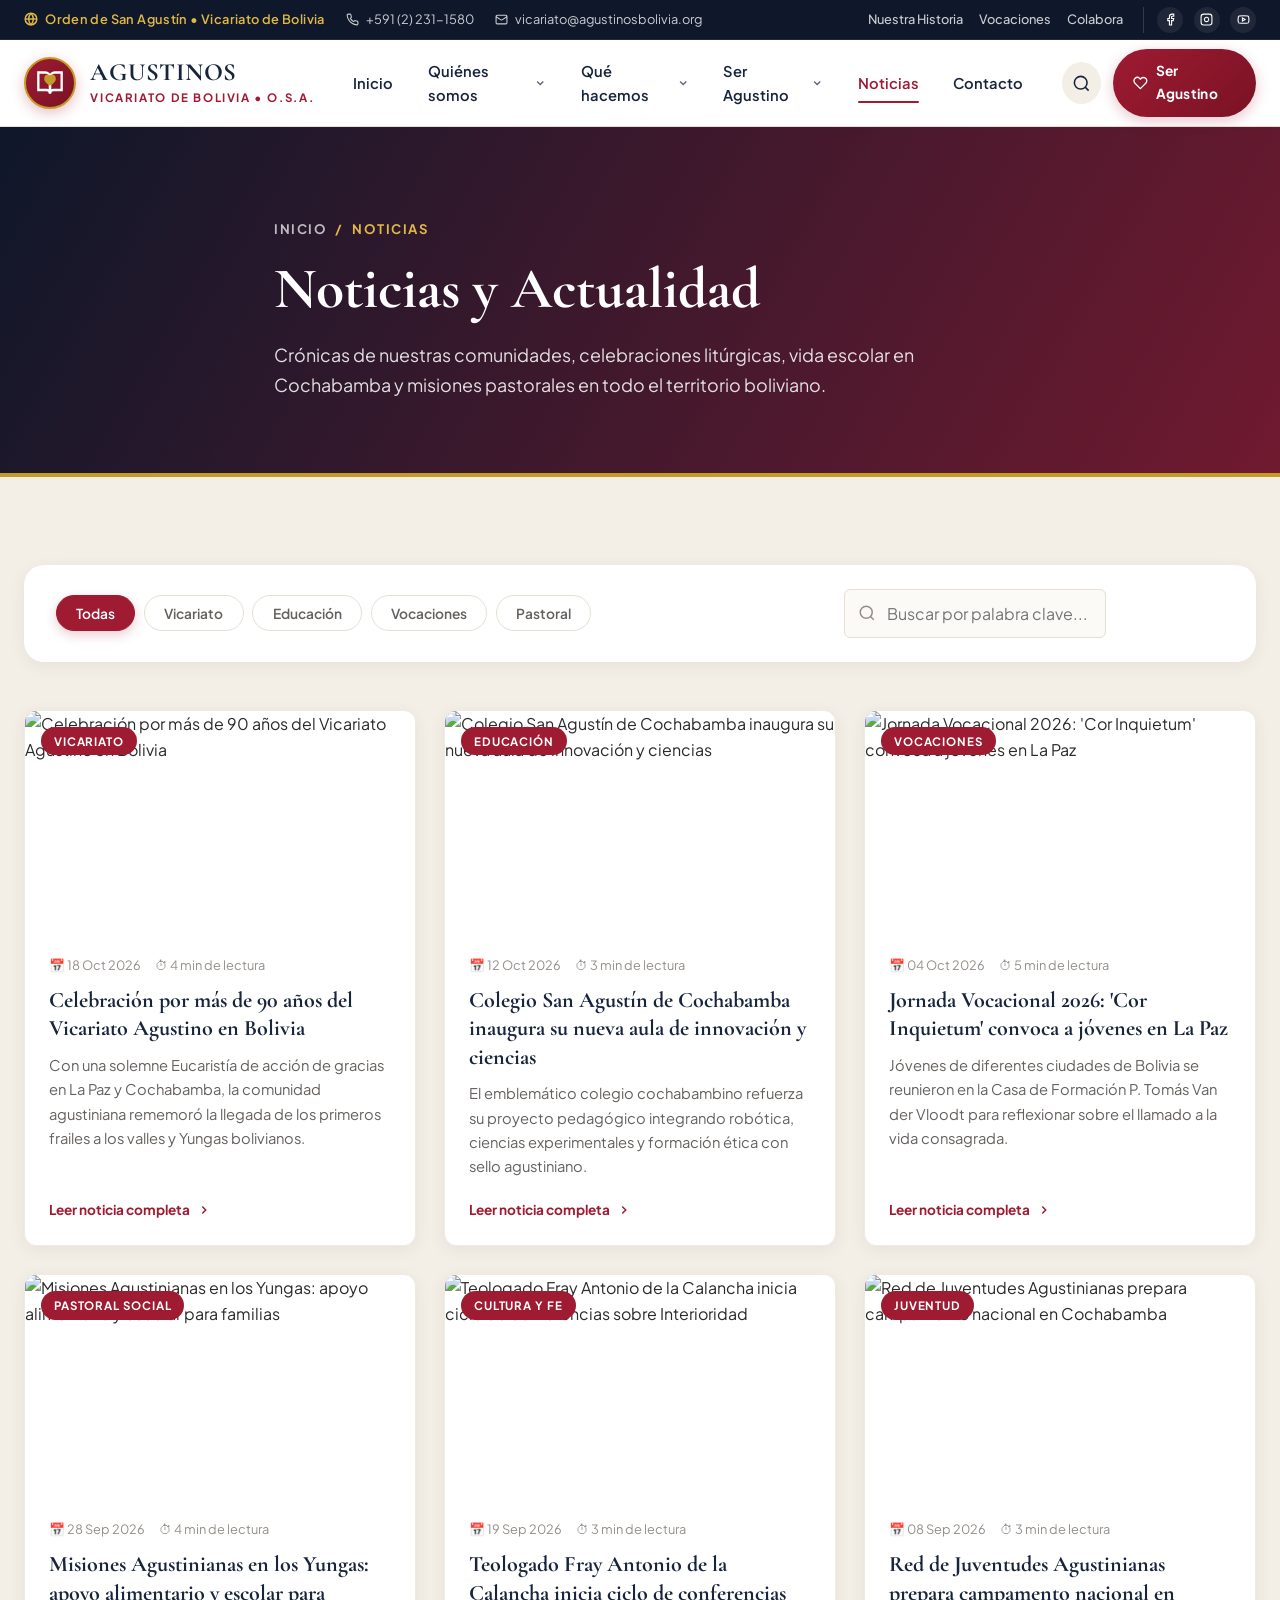
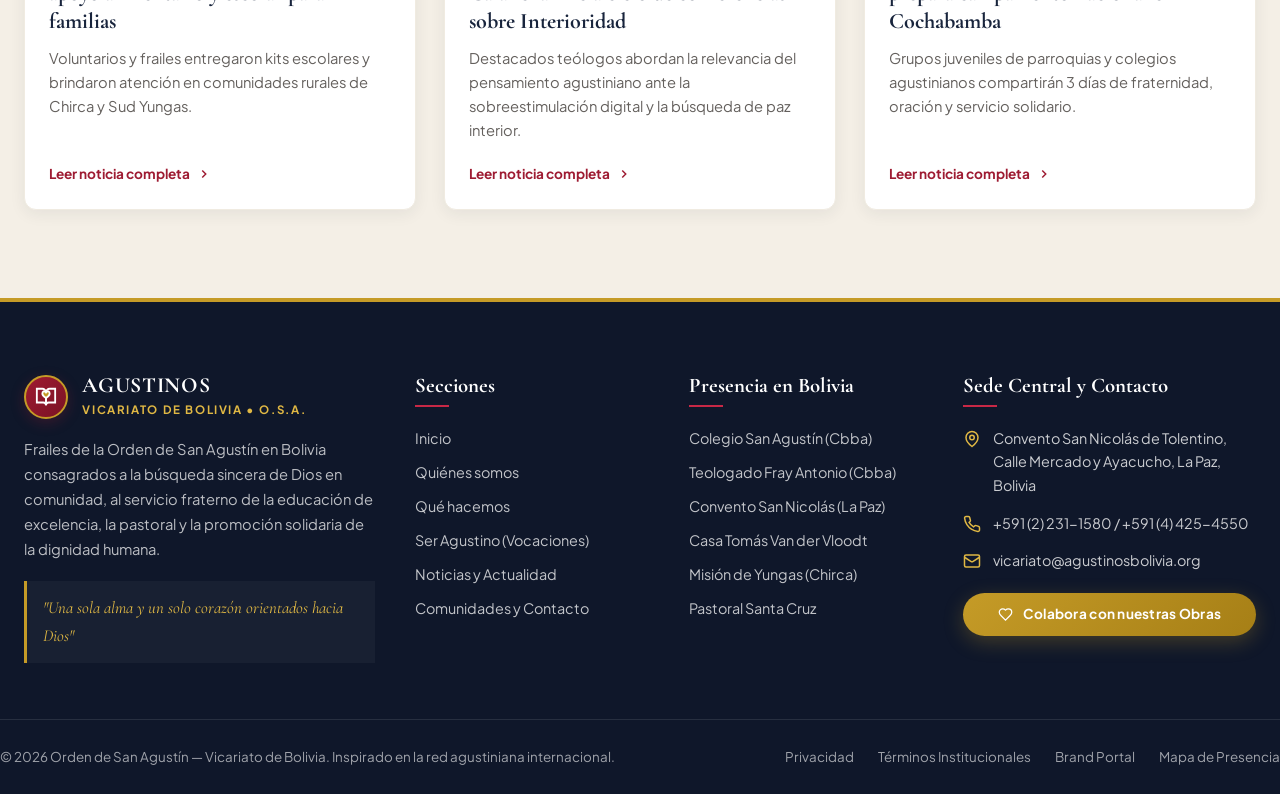
==== pages/noticias.html @ 73c73b41 "first commit" ====
<!DOCTYPE html>
<html lang="es">
<head>
  <meta charset="UTF-8">
  <meta name="viewport" content="width=device-width, initial-scale=1.0">
  <title>Noticias y Actualidad — Agustinos Bolivia | Orden de San Agustín</title>
  <meta name="description" content="Portal de noticias, comunicados institucionales y crónicas pastorales del Vicariato de Bolivia de la Orden de San Agustín.">

  <!-- Google Fonts -->
  <link rel="preconnect" href="https://fonts.googleapis.com">
  <link rel="preconnect" href="https://fonts.gstatic.com" crossorigin>
  <link href="https://fonts.googleapis.com/css2?family=Cormorant+Garamond:ital,wght@0,500;0,600;0,700;1,400;1,600&family=Plus+Jakarta+Sans:wght@400;500;600;700;800&display=swap" rel="stylesheet">

  <!-- Hojas de Estilo -->
  <link rel="stylesheet" href="../css/variables.css">
  <link rel="stylesheet" href="../css/layout.css">
  <link rel="stylesheet" href="../css/components.css">
  <link rel="stylesheet" href="../css/pages.css">
</head>
<body>

  <!-- Contenedor del Encabezado Institucional Dinámico -->
  <div id="headerPlaceholder"></div>

  <main>
    <!-- Page Hero -->
    <section class="page-hero">
      <div class="page-hero-bg" style="background-image: url('https://images.unsplash.com/photo-1544427920-c49ccfb85579?auto=format&fit=crop&w=1920&q=80');"></div>
      <div class="page-hero-overlay"></div>
      <div class="container page-hero-content">
        <div class="breadcrumb">
          <a href="../index.html" style="color: rgba(255,255,255,0.7);">Inicio</a> / <span>Noticias</span>
        </div>
        <h1 class="page-hero-title">Noticias y Actualidad</h1>
        <p class="page-hero-lead">
          Crónicas de nuestras comunidades, celebraciones litúrgicas, vida escolar en Cochabamba y misiones pastorales en todo el territorio boliviano.
        </p>
      </div>
    </section>

    <!-- Filtros y Buscador de Noticias -->
    <section class="section-padding bg-alt">
      <div class="container">
        <div style="background: var(--clr-surface); padding: 1.5rem 2rem; border-radius: var(--radius-lg); box-shadow: var(--shadow-sm); margin-bottom: 3rem; display: flex; align-items: center; justify-content: space-between; gap: 1.5rem; flex-wrap: wrap;" class="reveal">
          <div class="filter-tabs" id="pageNewsFilterTabs" style="margin-bottom: 0;">
            <button class="filter-tab active" data-filter="all">Todas</button>
            <button class="filter-tab" data-filter="vicariato">Vicariato</button>
            <button class="filter-tab" data-filter="educacion">Educación</button>
            <button class="filter-tab" data-filter="vocaciones">Vocaciones</button>
            <button class="filter-tab" data-filter="pastoral">Pastoral</button>
          </div>

          <div style="position: relative; min-width: 280px; flex: 1; max-width: 380px;">
            <input type="text" id="newsLiveSearch" placeholder="Buscar por palabra clave..." class="form-control" style="padding-left: 2.6rem;">
            <svg width="18" height="18" viewBox="0 0 24 24" fill="none" stroke="currentColor" stroke-width="2" style="position: absolute; left: 0.9rem; top: 50%; transform: translateY(-50%); color: var(--clr-text-light);">
              <circle cx="11" cy="11" r="8"/><line x1="21" x2="16.65" y1="21" y2="16.65"/>
            </svg>
          </div>
        </div>

        <!-- Grid de Noticias -->
        <div class="news-grid" id="allNewsGrid">
          <!-- Inyectado dinámicamente -->
        </div>

        <!-- Mensaje de no resultados -->
        <div id="noNewsFound" style="display: none; padding: 4rem 1.5rem; text-align: center; color: var(--clr-text-muted);">
          <h3 style="font-size: 1.6rem; color: var(--clr-navy); margin-bottom: 0.5rem;">No se encontraron noticias</h3>
          <p>Intenta con otros términos o selecciona una categoría diferente.</p>
        </div>
      </div>
    </section>
  </main>

  <!-- Contenedor del Pie de Página y Modales Dinámicos -->
  <div id="footerPlaceholder"></div>
  <div id="modalsPlaceholder"></div>

  <!-- Scripts Modulares -->
  <script src="../js/data.js"></script>
  <script src="../js/components.js"></script>
  <script src="../js/main.js"></script>
  <script>
    document.getElementById('headerPlaceholder').innerHTML = renderInstitutionalHeader('noticias', '../');
    document.getElementById('footerPlaceholder').innerHTML = renderInstitutionalFooter('../');
    document.getElementById('modalsPlaceholder').innerHTML = renderModalsAndOverlays();

    let activeFilter = 'all';
    let searchQuery = '';

    function renderArticles() {
      const container = document.getElementById('allNewsGrid');
      const noFound = document.getElementById('noNewsFound');
      if (!container || typeof AGUSTINOS_DATA === 'undefined') return;

      const items = AGUSTINOS_DATA.news.filter(n => {
        const matchesCategory = (activeFilter === 'all') || (n.category === activeFilter);
        const matchesQuery = (!searchQuery) || 
          (n.title.toLowerCase().includes(searchQuery)) || 
          (n.excerpt.toLowerCase().includes(searchQuery));
        return matchesCategory && matchesQuery;
      });

      if (items.length === 0) {
        container.innerHTML = '';
        noFound.style.display = 'block';
      } else {
        noFound.style.display = 'none';
        container.innerHTML = items.map(item => `
          <article class="news-card reveal" onclick="openNewsModal(${item.id})" style="cursor: pointer;">
            <div class="news-thumb">
              <img src="${item.thumb}" alt="${escapeHtml(item.title)}" loading="lazy">
              <span class="news-badge">${escapeHtml(item.categoryLabel)}</span>
            </div>
            <div class="news-body">
              <div class="news-meta">
                <span>📅 ${escapeHtml(item.date)}</span>
                <span>⏱ ${escapeHtml(item.readTime)}</span>
              </div>
              <h3 class="news-title">${escapeHtml(item.title)}</h3>
              <p class="news-excerpt">${escapeHtml(item.excerpt)}</p>
              <span class="news-read-more">
                Leer noticia completa
                <svg width="14" height="14" viewBox="0 0 24 24" fill="none" stroke="currentColor" stroke-width="2.5"><polyline points="9 18 15 12 9 6"/></svg>
              </span>
            </div>
          </article>
        `).join('');
      }

      initScrollReveal();
    }

    renderArticles();

    // Filtros de categoría
    document.querySelectorAll('#pageNewsFilterTabs .filter-tab').forEach(btn => {
      btn.addEventListener('click', () => {
        document.querySelectorAll('#pageNewsFilterTabs .filter-tab').forEach(b => b.classList.remove('active'));
        btn.classList.add('active');
        activeFilter = btn.dataset.filter;
        renderArticles();
      });
    });

    // Búsqueda en vivo
    const searchInput = document.getElementById('newsLiveSearch');
    if (searchInput) {
      searchInput.addEventListener('input', (e) => {
        searchQuery = e.target.value.trim().toLowerCase();
        renderArticles();
      });
    }
  </script>
</body>
</html>
---- css/variables.css ----
:root {
  /* Paleta Institucional Agustiniana (inspirada en agustinos.es con identidad para Bolivia) */
  --clr-primary: #9e1b32;          /* Rojo carmesí agustiniano (Corazón ardiente) */
  --clr-primary-dark: #7a1224;     /* Granate profundo */
  --clr-primary-light: #c82846;    /* Carmesí vibrante */
  --clr-primary-soft: rgba(158, 27, 50, 0.08);

  --clr-gold: #c59b27;             /* Dorado litúrgico e institucional */
  --clr-gold-light: #e0b844;
  --clr-gold-soft: rgba(197, 155, 39, 0.14);

  --clr-navy: #18243c;             /* Azul profundo institucional (Interioridad y estudio) */
  --clr-navy-light: #253659;
  --clr-navy-dark: #0f172a;

  --clr-bg: #fcfaf7;               /* Fondo cálido crema suave */
  --clr-bg-alt: #f4efe6;           /* Fondo secundario piedra/pergamino */
  --clr-surface: #ffffff;          /* Superficie de tarjetas */

  --clr-text: #2c2a29;             /* Texto principal oscuro cálido */
  --clr-text-muted: #64605d;       /* Texto secundario */
  --clr-text-light: #948f8a;       /* Texto auxiliar */
  --clr-white: #ffffff;

  --clr-border: #e6dfd5;
  --clr-border-light: #f0ebe1;

  --clr-success: #1f7a4c;
  --clr-info: #1d5b8c;

  /* Tipografía */
  --font-serif: 'Cormorant Garamond', Georgia, 'Times New Roman', serif;
  --font-sans: 'Plus Jakarta Sans', -apple-system, BlinkMacSystemFont, 'Segoe UI', Roboto, sans-serif;

  /* Espaciados y Contenedores */
  --container-max: 1280px;
  --container-narrow: 960px;
  --header-height: 86px;
  --topbar-height: 40px;

  /* Bordes y Sombras */
  --radius-sm: 6px;
  --radius-md: 12px;
  --radius-lg: 20px;
  --radius-xl: 28px;
  --radius-full: 9999px;

  --shadow-xs: 0 2px 6px rgba(24, 36, 60, 0.04);
  --shadow-sm: 0 4px 16px rgba(24, 36, 60, 0.07);
  --shadow-md: 0 12px 32px rgba(24, 36, 60, 0.10);
  --shadow-lg: 0 20px 48px rgba(24, 36, 60, 0.16);
  --shadow-primary: 0 10px 26px rgba(158, 27, 50, 0.25);

  /* Transiciones */
  --transition-fast: 0.2s cubic-bezier(0.4, 0, 0.2, 1);
  --transition-base: 0.35s cubic-bezier(0.4, 0, 0.2, 1);
  --transition-slow: 0.6s cubic-bezier(0.22, 1, 0.36, 1);
}

/* Reset y Base */
*,
*::before,
*::after {
  box-sizing: border-box;
  margin: 0;
  padding: 0;
}

html {
  scroll-behavior: smooth;
  font-size: 16px;
}

body {
  font-family: var(--font-sans);
  color: var(--clr-text);
  background-color: var(--clr-bg);
  line-height: 1.65;
  overflow-x: hidden;
  -webkit-font-smoothing: antialiased;
}

h1, h2, h3, h4, .serif-heading {
  font-family: var(--font-serif);
  font-weight: 700;
  line-height: 1.18;
  color: var(--clr-navy);
}

a {
  color: inherit;
  text-decoration: none;
  transition: color var(--transition-fast);
}

img {
  max-width: 100%;
  height: auto;
  display: block;
}

ul {
  list-style: none;
}

button, input, select, textarea {
  font-family: inherit;
  font-size: inherit;
  border: none;
  outline: none;
  background: none;
}

button {
  cursor: pointer;
}

.container {
  width: 100%;
  max-width: var(--container-max);
  margin: 0 auto;
  padding: 0 1.5rem;
}

.container-narrow {
  width: 100%;
  max-width: var(--container-narrow);
  margin: 0 auto;
  padding: 0 1.5rem;
}

.section-padding {
  padding: 5.5rem 0;
}

.section-padding-sm {
  padding: 3.5rem 0;
}

.bg-alt {
  background-color: var(--clr-bg-alt);
}

.bg-navy {
  background-color: var(--clr-navy);
  color: var(--clr-white);
}

.bg-primary {
  background-color: var(--clr-primary);
  color: var(--clr-white);
}

/* Encabezados de Sección al estilo agustinos.es */
.section-header {
  margin-bottom: 3.25rem;
}

.section-header.center {
  text-align: center;
  max-width: 720px;
  margin-left: auto;
  margin-right: auto;
}

.section-eyebrow {
  display: inline-flex;
  align-items: center;
  gap: 0.6rem;
  font-size: 0.8rem;
  font-weight: 700;
  text-transform: uppercase;
  letter-spacing: 0.16em;
  color: var(--clr-primary);
  margin-bottom: 0.75rem;
}

.section-eyebrow::before {
  content: "";
  display: inline-block;
  width: 28px;
  height: 2px;
  background-color: var(--clr-gold);
}

.section-header.center .section-eyebrow::after {
  content: "";
  display: inline-block;
  width: 28px;
  height: 2px;
  background-color: var(--clr-gold);
}

.section-title {
  font-size: clamp(2.1rem, 3.8vw, 3.1rem);
  color: var(--clr-navy);
  margin-bottom: 1rem;
  letter-spacing: -0.01em;
}

.section-subtitle {
  font-size: 1.08rem;
  color: var(--clr-text-muted);
  line-height: 1.7;
}

/* Animaciones Reveal */
.reveal {
  opacity: 0;
  transform: translateY(24px);
  transition: opacity 0.65s ease, transform 0.65s ease;
}

.reveal.visible {
  opacity: 1;
  transform: translateY(0);
}
---- css/layout.css ----
/* ==========================================================================
   TOPBAR INSTITUCIONAL (Estilo Agustinos)
   ========================================================================== */
.topbar {
  background-color: var(--clr-navy-dark);
  color: rgba(255, 255, 255, 0.82);
  font-size: 0.8rem;
  min-height: var(--topbar-height);
  display: flex;
  align-items: center;
  border-bottom: 1px solid rgba(255, 255, 255, 0.08);
  position: relative;
  z-index: 1002;
}

.topbar-inner {
  display: flex;
  align-items: center;
  justify-content: space-between;
  gap: 1rem;
}

.topbar-left {
  display: flex;
  align-items: center;
  gap: 1.35rem;
  flex-wrap: wrap;
}

.topbar-badge {
  display: inline-flex;
  align-items: center;
  gap: 0.45rem;
  color: var(--clr-gold-light);
  font-weight: 600;
  letter-spacing: 0.03em;
}

.topbar-info {
  display: inline-flex;
  align-items: center;
  gap: 0.4rem;
  color: rgba(255, 255, 255, 0.78);
}

.topbar-info:hover {
  color: var(--clr-white);
}

.topbar-right {
  display: flex;
  align-items: center;
  gap: 1.25rem;
}

.topbar-links {
  display: flex;
  align-items: center;
  gap: 1rem;
}

.topbar-links a {
  color: rgba(255, 255, 255, 0.78);
  font-weight: 500;
  transition: color var(--transition-fast);
}

.topbar-links a:hover {
  color: var(--clr-gold-light);
}

.topbar-socials {
  display: flex;
  align-items: center;
  gap: 0.65rem;
  padding-left: 0.85rem;
  border-left: 1px solid rgba(255, 255, 255, 0.15);
}

.topbar-socials a {
  width: 26px;
  height: 26px;
  border-radius: 50%;
  display: inline-flex;
  align-items: center;
  justify-content: center;
  background: rgba(255, 255, 255, 0.07);
  color: var(--clr-white);
  transition: all var(--transition-fast);
}

.topbar-socials a:hover {
  background: var(--clr-primary);
  transform: translateY(-1px);
}

/* ==========================================================================
   HEADER Y NAVEGACIÓN PRINCIPAL CON MEGA-MENÚ (Inspirado en agustinos.es)
   ========================================================================== */
.site-header {
  position: sticky;
  top: 0;
  z-index: 1000;
  background-color: rgba(255, 255, 255, 0.97);
  backdrop-filter: blur(12px);
  border-bottom: 1px solid var(--clr-border);
  transition: box-shadow var(--transition-base), height var(--transition-base);
}

.site-header.scrolled {
  box-shadow: var(--shadow-md);
}

.header-inner {
  display: flex;
  align-items: center;
  justify-content: space-between;
  min-height: var(--header-height);
  gap: 1.5rem;
}

/* Brand / Logo */
.brand-logo {
  display: flex;
  align-items: center;
  gap: 0.9rem;
  text-decoration: none;
  flex-shrink: 0;
}

.brand-crest {
  width: 52px;
  height: 52px;
  border-radius: 50%;
  background: linear-gradient(135deg, var(--clr-primary), var(--clr-primary-dark));
  display: flex;
  align-items: center;
  justify-content: center;
  box-shadow: 0 4px 14px rgba(158, 27, 50, 0.28);
  border: 2px solid var(--clr-gold);
  flex-shrink: 0;
  transition: transform var(--transition-base);
}

.brand-logo:hover .brand-crest {
  transform: scale(1.05);
}

.brand-text {
  display: flex;
  flex-direction: column;
}

.brand-title {
  font-family: var(--font-serif);
  font-size: 1.55rem;
  font-weight: 700;
  letter-spacing: 0.03em;
  color: var(--clr-navy);
  line-height: 1.05;
  text-transform: uppercase;
}

.brand-subtitle {
  font-size: 0.72rem;
  font-weight: 700;
  text-transform: uppercase;
  letter-spacing: 0.14em;
  color: var(--clr-primary);
  margin-top: 0.2rem;
}

/* Menú Principal */
.main-nav {
  display: flex;
  align-items: center;
  gap: 0.25rem;
}

.nav-item {
  position: relative;
}

.nav-link {
  display: inline-flex;
  align-items: center;
  gap: 0.35rem;
  padding: 0.75rem 0.95rem;
  font-size: 0.92rem;
  font-weight: 600;
  color: var(--clr-navy);
  border-radius: var(--radius-sm);
  transition: all var(--transition-fast);
  position: relative;
}

.nav-link svg {
  width: 14px;
  height: 14px;
  transition: transform var(--transition-fast);
  opacity: 0.7;
}

.nav-item:hover .nav-link,
.nav-link.active {
  color: var(--clr-primary);
}

.nav-link.active::after {
  content: "";
  position: absolute;
  bottom: 4px;
  left: 0.95rem;
  right: 0.95rem;
  height: 2.5px;
  background-color: var(--clr-primary);
  border-radius: 2px;
}

.nav-item:hover .nav-link svg {
  transform: rotate(180deg);
  opacity: 1;
}

/* Dropdown / Mega-Menu */
.dropdown-menu {
  position: absolute;
  top: calc(100% + 4px);
  left: 0;
  min-width: 260px;
  background: var(--clr-surface);
  border-radius: var(--radius-md);
  box-shadow: var(--shadow-lg);
  border: 1px solid var(--clr-border);
  border-top: 3px solid var(--clr-primary);
  padding: 0.85rem;
  opacity: 0;
  visibility: hidden;
  transform: translateY(10px);
  transition: all var(--transition-fast);
  z-index: 1010;
}

.dropdown-menu.mega-menu {
  min-width: 580px;
  left: -120px;
  display: grid;
  grid-template-columns: repeat(2, 1fr);
  gap: 1.25rem;
  padding: 1.4rem;
}

.nav-item:hover .dropdown-menu {
  opacity: 1;
  visibility: visible;
  transform: translateY(0);
}

.mega-col-title {
  font-size: 0.75rem;
  font-weight: 800;
  text-transform: uppercase;
  letter-spacing: 0.12em;
  color: var(--clr-primary);
  margin-bottom: 0.65rem;
  padding-bottom: 0.4rem;
  border-bottom: 1px solid var(--clr-border-light);
}

.dropdown-list {
  display: flex;
  flex-direction: column;
  gap: 0.2rem;
}

.dropdown-link {
  display: flex;
  align-items: center;
  gap: 0.65rem;
  padding: 0.55rem 0.7rem;
  border-radius: var(--radius-sm);
  font-size: 0.88rem;
  font-weight: 500;
  color: var(--clr-text);
  transition: all var(--transition-fast);
}

.dropdown-link:hover {
  background-color: var(--clr-primary-soft);
  color: var(--clr-primary);
  transform: translateX(3px);
}

.dropdown-link .link-dot {
  width: 6px;
  height: 6px;
  border-radius: 50%;
  background-color: var(--clr-gold);
  flex-shrink: 0;
}

/* Acciones derechas del Header */
.header-actions {
  display: flex;
  align-items: center;
  gap: 0.75rem;
}

.search-trigger {
  width: 42px;
  height: 42px;
  border-radius: 50%;
  display: inline-flex;
  align-items: center;
  justify-content: center;
  color: var(--clr-navy);
  background-color: var(--clr-bg-alt);
  transition: all var(--transition-fast);
}

.search-trigger:hover {
  background-color: var(--clr-primary);
  color: var(--clr-white);
}

.btn-header-cta {
  display: inline-flex;
  align-items: center;
  gap: 0.5rem;
  padding: 0.68rem 1.25rem;
  border-radius: var(--radius-full);
  background: linear-gradient(135deg, var(--clr-primary), var(--clr-primary-dark));
  color: var(--clr-white);
  font-size: 0.86rem;
  font-weight: 700;
  letter-spacing: 0.02em;
  box-shadow: 0 4px 14px rgba(158, 27, 50, 0.25);
  transition: all var(--transition-fast);
}

.btn-header-cta:hover {
  transform: translateY(-2px);
  box-shadow: var(--shadow-primary);
  color: var(--clr-white);
}

.mobile-menu-toggle {
  display: none;
  width: 42px;
  height: 42px;
  border-radius: var(--radius-sm);
  align-items: center;
  justify-content: center;
  color: var(--clr-navy);
  background: var(--clr-bg-alt);
}

/* ==========================================================================
   BUSCADOR GLOBAL MODAL (Estilo agustinos.es)
   ========================================================================== */
.search-overlay {
  position: fixed;
  inset: 0;
  background: rgba(15, 23, 42, 0.82);
  backdrop-filter: blur(8px);
  z-index: 2000;
  display: flex;
  align-items: flex-start;
  justify-content: center;
  padding: 6rem 1.5rem 2rem;
  opacity: 0;
  visibility: hidden;
  transition: all var(--transition-base);
}

.search-overlay.open {
  opacity: 1;
  visibility: visible;
}

.search-modal {
  width: 100%;
  max-width: 720px;
  background: var(--clr-surface);
  border-radius: var(--radius-lg);
  box-shadow: var(--shadow-lg);
  overflow: hidden;
  transform: translateY(-20px);
  transition: transform var(--transition-base);
}

.search-overlay.open .search-modal {
  transform: translateY(0);
}

.search-modal-header {
  display: flex;
  align-items: center;
  gap: 0.85rem;
  padding: 1.25rem 1.5rem;
  border-bottom: 1px solid var(--clr-border);
}

.search-modal-header input {
  flex: 1;
  font-size: 1.12rem;
  color: var(--clr-navy);
  font-weight: 500;
}

.search-close-btn {
  width: 36px;
  height: 36px;
  border-radius: 50%;
  background: var(--clr-bg-alt);
  color: var(--clr-text-muted);
  display: inline-flex;
  align-items: center;
  justify-content: center;
  transition: all var(--transition-fast);
}

.search-close-btn:hover {
  background: var(--clr-primary);
  color: var(--clr-white);
}

.search-modal-body {
  padding: 1.25rem 1.5rem;
  max-height: 420px;
  overflow-y: auto;
}

.search-result-item {
  display: flex;
  align-items: flex-start;
  justify-content: space-between;
  gap: 1rem;
  padding: 0.9rem 1rem;
  border-radius: var(--radius-sm);
  border-bottom: 1px solid var(--clr-border-light);
  transition: background var(--transition-fast);
}

.search-result-item:hover {
  background: var(--clr-primary-soft);
}

.search-result-tag {
  font-size: 0.7rem;
  font-weight: 700;
  text-transform: uppercase;
  letter-spacing: 0.08em;
  padding: 0.2rem 0.55rem;
  border-radius: var(--radius-full);
  background: var(--clr-gold-soft);
  color: var(--clr-navy);
  white-space: nowrap;
}

/* ==========================================================================
   FOOTER INSTITUCIONAL
   ========================================================================== */
.site-footer {
  background-color: var(--clr-navy-dark);
  color: rgba(255, 255, 255, 0.8);
  padding-top: 4.5rem;
  position: relative;
  border-top: 4px solid var(--clr-gold);
}

.footer-grid {
  display: grid;
  grid-template-columns: 1.5fr 1fr 1fr 1.25fr;
  gap: 2.5rem;
  padding-bottom: 3.5rem;
  border-bottom: 1px solid rgba(255, 255, 255, 0.1);
}

.footer-brand-desc {
  margin-top: 1.1rem;
  font-size: 0.92rem;
  color: rgba(255, 255, 255, 0.72);
  line-height: 1.7;
}

.footer-motto {
  margin-top: 1.2rem;
  padding: 0.85rem 1rem;
  border-left: 3px solid var(--clr-gold);
  background: rgba(255, 255, 255, 0.04);
  font-family: var(--font-serif);
  font-style: italic;
  font-size: 1.05rem;
  color: var(--clr-gold-light);
}

.footer-col-title {
  font-family: var(--font-serif);
  font-size: 1.3rem;
  color: var(--clr-white);
  margin-bottom: 1.25rem;
  position: relative;
  padding-bottom: 0.5rem;
}

.footer-col-title::after {
  content: "";
  position: absolute;
  bottom: 0;
  left: 0;
  width: 34px;
  height: 2px;
  background-color: var(--clr-primary-light);
}

.footer-links {
  display: flex;
  flex-direction: column;
  gap: 0.65rem;
}

.footer-links a {
  font-size: 0.9rem;
  color: rgba(255, 255, 255, 0.75);
  display: inline-flex;
  align-items: center;
  gap: 0.45rem;
  transition: all var(--transition-fast);
}

.footer-links a:hover {
  color: var(--clr-gold-light);
  transform: translateX(4px);
}

.footer-contact-list {
  display: flex;
  flex-direction: column;
  gap: 0.85rem;
  font-size: 0.9rem;
}

.footer-contact-item {
  display: flex;
  align-items: flex-start;
  gap: 0.7rem;
  color: rgba(255, 255, 255, 0.78);
}

.footer-contact-item svg {
  color: var(--clr-gold-light);
  flex-shrink: 0;
  margin-top: 3px;
}

.footer-bottom {
  padding: 1.6rem 0;
  display: flex;
  align-items: center;
  justify-content: space-between;
  flex-wrap: wrap;
  gap: 1rem;
  font-size: 0.84rem;
  color: rgba(255, 255, 255, 0.6);
}

.footer-bottom-links {
  display: flex;
  gap: 1.5rem;
}

.footer-bottom-links a:hover {
  color: var(--clr-white);
}

/* ==========================================================================
   RESPONSIVE NAVIGATION
   ========================================================================== */
@media (max-width: 1080px) {
  .topbar-info.hide-tablet {
    display: none;
  }

  .mobile-menu-toggle {
    display: inline-flex;
  }

  .main-nav {
    position: fixed;
    top: calc(var(--topbar-height) + var(--header-height));
    left: 0;
    right: 0;
    background: var(--clr-surface);
    flex-direction: column;
    align-items: stretch;
    padding: 1.25rem;
    box-shadow: var(--shadow-lg);
    border-bottom: 2px solid var(--clr-primary);
    max-height: calc(100vh - 120px);
    overflow-y: auto;
    opacity: 0;
    visibility: hidden;
    transform: translateY(-12px);
    transition: all var(--transition-base);
  }

  .main-nav.mobile-open {
    opacity: 1;
    visibility: visible;
    transform: translateY(0);
  }

  .dropdown-menu,
  .dropdown-menu.mega-menu {
    position: static;
    min-width: 100%;
    box-shadow: none;
    border: none;
    border-left: 2px solid var(--clr-gold);
    background: var(--clr-bg);
    margin: 0.25rem 0 0.75rem 0.75rem;
    padding: 0.75rem;
    opacity: 1;
    visibility: visible;
    transform: none;
    display: none;
  }

  .nav-item.open .dropdown-menu {
    display: block;
  }

  .footer-grid {
    grid-template-columns: repeat(2, 1fr);
  }
}

@media (max-width: 680px) {
  .topbar-left {
    gap: 0.65rem;
  }
  .topbar-links {
    display: none;
  }
  .btn-header-cta span {
    display: none;
  }
  .footer-grid {
    grid-template-columns: 1fr;
  }
}
---- css/components.css ----
/* ==========================================================================
   BOTONES Y ELEMENTOS INTERACTIVOS
   ========================================================================== */
.btn {
  display: inline-flex;
  align-items: center;
  justify-content: center;
  gap: 0.6rem;
  padding: 0.88rem 1.75rem;
  border-radius: var(--radius-full);
  font-size: 0.94rem;
  font-weight: 700;
  letter-spacing: 0.02em;
  transition: all var(--transition-fast);
  cursor: pointer;
}

.btn-primary {
  background: linear-gradient(135deg, var(--clr-primary), var(--clr-primary-dark));
  color: var(--clr-white);
  box-shadow: 0 6px 20px rgba(158, 27, 50, 0.28);
}

.btn-primary:hover {
  transform: translateY(-2px);
  box-shadow: 0 10px 28px rgba(158, 27, 50, 0.38);
  color: var(--clr-white);
}

.btn-gold {
  background: linear-gradient(135deg, var(--clr-gold), #a67f16);
  color: var(--clr-white);
  box-shadow: 0 6px 20px rgba(197, 155, 39, 0.28);
}

.btn-gold:hover {
  transform: translateY(-2px);
  color: var(--clr-white);
}

.btn-outline-light {
  border: 2px solid rgba(255, 255, 255, 0.85);
  color: var(--clr-white);
  background: rgba(255, 255, 255, 0.06);
  backdrop-filter: blur(4px);
}

.btn-outline-light:hover {
  background: var(--clr-white);
  color: var(--clr-navy);
}

.btn-outline-primary {
  border: 2px solid var(--clr-primary);
  color: var(--clr-primary);
  background: transparent;
}

.btn-outline-primary:hover {
  background: var(--clr-primary);
  color: var(--clr-white);
}

/* ==========================================================================
   HERO SLIDER INTERACTIVO (Estilo agustinos.es)
   ========================================================================== */
.hero-slider {
  position: relative;
  height: clamp(540px, 78vh, 720px);
  overflow: hidden;
  background-color: var(--clr-navy-dark);
}

.hero-slide {
  position: absolute;
  inset: 0;
  opacity: 0;
  visibility: hidden;
  transition: opacity 0.9s ease, visibility 0.9s ease;
  display: flex;
  align-items: center;
}

.hero-slide.active {
  opacity: 1;
  visibility: visible;
  z-index: 2;
}

.hero-bg {
  position: absolute;
  inset: 0;
  background-size: cover;
  background-position: center;
  transform: scale(1.06);
  transition: transform 6s ease-out;
}

.hero-slide.active .hero-bg {
  transform: scale(1);
}

.hero-overlay {
  position: absolute;
  inset: 0;
  background: linear-gradient(
    105deg,
    rgba(15, 23, 42, 0.90) 0%,
    rgba(24, 36, 60, 0.76) 52%,
    rgba(158, 27, 50, 0.42) 100%
  );
}

.hero-content {
  position: relative;
  z-index: 3;
  max-width: 740px;
  color: var(--clr-white);
  padding: 2rem 0;
}

.hero-tag {
  display: inline-flex;
  align-items: center;
  gap: 0.5rem;
  padding: 0.4rem 1rem;
  border-radius: var(--radius-full);
  background: rgba(197, 155, 39, 0.22);
  border: 1px solid rgba(224, 184, 68, 0.55);
  color: var(--clr-gold-light);
  font-size: 0.78rem;
  font-weight: 700;
  text-transform: uppercase;
  letter-spacing: 0.14em;
  margin-bottom: 1.25rem;
}

.hero-title {
  font-size: clamp(2.4rem, 5vw, 4.1rem);
  color: var(--clr-white);
  margin-bottom: 1.15rem;
  line-height: 1.1;
}

.hero-desc {
  font-size: clamp(1rem, 1.4vw, 1.18rem);
  color: rgba(255, 255, 255, 0.88);
  margin-bottom: 2rem;
  max-width: 640px;
}

.hero-actions {
  display: flex;
  flex-wrap: wrap;
  gap: 1rem;
}

.hero-controls {
  position: absolute;
  bottom: 2.2rem;
  left: 0;
  right: 0;
  z-index: 5;
}

.hero-controls-inner {
  display: flex;
  align-items: center;
  justify-content: space-between;
}

.hero-dots {
  display: flex;
  gap: 0.6rem;
}

.hero-dot {
  width: 36px;
  height: 5px;
  border-radius: 99px;
  background: rgba(255, 255, 255, 0.3);
  transition: all var(--transition-base);
}

.hero-dot.active {
  width: 56px;
  background: var(--clr-gold-light);
}

.hero-arrows {
  display: flex;
  gap: 0.6rem;
}

.hero-arrow {
  width: 44px;
  height: 44px;
  border-radius: 50%;
  border: 1px solid rgba(255, 255, 255, 0.3);
  background: rgba(15, 23, 42, 0.45);
  color: var(--clr-white);
  display: inline-flex;
  align-items: center;
  justify-content: center;
  transition: all var(--transition-fast);
}

.hero-arrow:hover {
  background: var(--clr-primary);
  border-color: var(--clr-primary);
}

/* ==========================================================================
   ACCESOS RÁPIDOS / PILARES EN PORTADA (Estilo agustinos.es)
   ========================================================================== */
.quick-pillars {
  margin-top: -3.2rem;
  position: relative;
  z-index: 10;
}

.pillars-grid {
  display: grid;
  grid-template-columns: repeat(4, 1fr);
  gap: 1.35rem;
}

.pillar-card {
  background: var(--clr-surface);
  border-radius: var(--radius-md);
  padding: 1.85rem 1.6rem;
  box-shadow: var(--shadow-md);
  border-bottom: 4px solid var(--clr-primary);
  transition: all var(--transition-base);
  display: flex;
  flex-direction: column;
  justify-content: space-between;
}

.pillar-card:nth-child(even) {
  border-bottom-color: var(--clr-gold);
}

.pillar-card:hover {
  transform: translateY(-7px);
  box-shadow: var(--shadow-lg);
}

.pillar-icon {
  width: 52px;
  height: 52px;
  border-radius: var(--radius-sm);
  background: var(--clr-primary-soft);
  color: var(--clr-primary);
  display: flex;
  align-items: center;
  justify-content: center;
  margin-bottom: 1.15rem;
  transition: all var(--transition-fast);
}

.pillar-card:hover .pillar-icon {
  background: var(--clr-primary);
  color: var(--clr-white);
}

.pillar-title {
  font-size: 1.4rem;
  margin-bottom: 0.5rem;
  color: var(--clr-navy);
}

.pillar-text {
  font-size: 0.9rem;
  color: var(--clr-text-muted);
  margin-bottom: 1.2rem;
}

.pillar-link {
  display: inline-flex;
  align-items: center;
  gap: 0.4rem;
  font-size: 0.84rem;
  font-weight: 700;
  text-transform: uppercase;
  letter-spacing: 0.08em;
  color: var(--clr-primary);
}

/* ==========================================================================
   TARJETAS DE NOTICIAS E HISTORIAS
   ========================================================================== */
.filter-tabs {
  display: flex;
  flex-wrap: wrap;
  gap: 0.55rem;
  margin-bottom: 2.25rem;
}

.filter-tab {
  padding: 0.55rem 1.2rem;
  border-radius: var(--radius-full);
  font-size: 0.86rem;
  font-weight: 600;
  color: var(--clr-text-muted);
  background: var(--clr-surface);
  border: 1px solid var(--clr-border);
  transition: all var(--transition-fast);
}

.filter-tab:hover,
.filter-tab.active {
  background: var(--clr-primary);
  color: var(--clr-white);
  border-color: var(--clr-primary);
  box-shadow: 0 4px 12px rgba(158, 27, 50, 0.22);
}

.news-grid {
  display: grid;
  grid-template-columns: repeat(3, 1fr);
  gap: 1.75rem;
}

.news-card {
  background: var(--clr-surface);
  border-radius: var(--radius-md);
  overflow: hidden;
  box-shadow: var(--shadow-sm);
  border: 1px solid var(--clr-border-light);
  display: flex;
  flex-direction: column;
  transition: all var(--transition-base);
}

.news-card:hover {
  transform: translateY(-6px);
  box-shadow: var(--shadow-md);
}

.news-thumb {
  position: relative;
  height: 220px;
  overflow: hidden;
}

.news-thumb img {
  width: 100%;
  height: 100%;
  object-fit: cover;
  transition: transform 0.6s ease;
}

.news-card:hover .news-thumb img {
  transform: scale(1.07);
}

.news-badge {
  position: absolute;
  top: 1rem;
  left: 1rem;
  padding: 0.3rem 0.8rem;
  border-radius: var(--radius-full);
  background: var(--clr-primary);
  color: var(--clr-white);
  font-size: 0.72rem;
  font-weight: 700;
  text-transform: uppercase;
  letter-spacing: 0.08em;
}

.news-body {
  padding: 1.5rem;
  display: flex;
  flex-direction: column;
  flex: 1;
}

.news-meta {
  display: flex;
  align-items: center;
  gap: 0.85rem;
  font-size: 0.8rem;
  color: var(--clr-text-light);
  margin-bottom: 0.65rem;
}

.news-title {
  font-size: 1.38rem;
  margin-bottom: 0.65rem;
  color: var(--clr-navy);
  line-height: 1.28;
}

.news-card:hover .news-title {
  color: var(--clr-primary);
}

.news-excerpt {
  font-size: 0.92rem;
  color: var(--clr-text-muted);
  margin-bottom: 1.25rem;
  flex: 1;
}

.news-read-more {
  display: inline-flex;
  align-items: center;
  gap: 0.45rem;
  font-size: 0.85rem;
  font-weight: 700;
  color: var(--clr-primary);
}

/* ==========================================================================
   MODAL LECTOR DE ARTÍCULOS Y BIOGRAFÍAS
   ========================================================================== */
.content-modal-backdrop {
  position: fixed;
  inset: 0;
  background: rgba(15, 23, 42, 0.78);
  backdrop-filter: blur(6px);
  z-index: 2100;
  display: flex;
  align-items: center;
  justify-content: center;
  padding: 1.5rem;
  opacity: 0;
  visibility: hidden;
  transition: all var(--transition-base);
}

.content-modal-backdrop.open {
  opacity: 1;
  visibility: visible;
}

.content-modal-box {
  background: var(--clr-surface);
  width: 100%;
  max-width: 780px;
  max-height: 88vh;
  border-radius: var(--radius-lg);
  overflow-y: auto;
  box-shadow: var(--shadow-lg);
  position: relative;
  transform: scale(0.95);
  transition: transform var(--transition-base);
}

.content-modal-backdrop.open .content-modal-box {
  transform: scale(1);
}

.content-modal-close {
  position: sticky;
  top: 1rem;
  float: right;
  margin: 1rem 1rem 0 0;
  width: 40px;
  height: 40px;
  border-radius: 50%;
  background: var(--clr-navy);
  color: var(--clr-white);
  display: inline-flex;
  align-items: center;
  justify-content: center;
  z-index: 10;
}

.content-modal-close:hover {
  background: var(--clr-primary);
}

.content-modal-inner {
  padding: 2.25rem;
}

/* ==========================================================================
   ESTADÍSTICAS / CONTADORES Y CITA DE SAN AGUSTÍN
   ========================================================================== */
.stats-banner {
  background: linear-gradient(135deg, var(--clr-navy) 0%, var(--clr-navy-dark) 100%);
  color: var(--clr-white);
  padding: 4rem 0;
  position: relative;
  overflow: hidden;
}

.stats-grid {
  display: grid;
  grid-template-columns: repeat(4, 1fr);
  gap: 2rem;
  text-align: center;
}

.stat-number {
  font-family: var(--font-serif);
  font-size: clamp(2.6rem, 4.5vw, 3.8rem);
  font-weight: 700;
  color: var(--clr-gold-light);
  line-height: 1;
  margin-bottom: 0.45rem;
}

.stat-label {
  font-size: 0.92rem;
  color: rgba(255, 255, 255, 0.82);
  font-weight: 500;
}

/* Frase interactiva de San Agustín */
.quote-showcase {
  background: linear-gradient(135deg, #7a1224 0%, #9e1b32 60%, #5c0d1b 100%);
  color: var(--clr-white);
  border-radius: var(--radius-lg);
  padding: 3.25rem 2.75rem;
  position: relative;
  overflow: hidden;
  box-shadow: var(--shadow-lg);
  text-align: center;
}

.quote-text {
  font-family: var(--font-serif);
  font-size: clamp(1.55rem, 2.8vw, 2.25rem);
  font-style: italic;
  line-height: 1.38;
  max-width: 820px;
  margin: 0 auto 1rem;
  color: var(--clr-white);
}

.quote-source {
  font-size: 0.9rem;
  font-weight: 700;
  letter-spacing: 0.1em;
  text-transform: uppercase;
  color: var(--clr-gold-light);
  margin-bottom: 1.5rem;
}

/* ==========================================================================
   TOAST NOTIFICATION
   ========================================================================== */
.toast-notification {
  position: fixed;
  bottom: 1.75rem;
  right: 1.75rem;
  background: var(--clr-navy);
  color: var(--clr-white);
  padding: 1rem 1.4rem;
  border-radius: var(--radius-md);
  border-left: 4px solid var(--clr-gold);
  box-shadow: var(--shadow-lg);
  z-index: 3000;
  transform: translateY(120%);
  opacity: 0;
  transition: all var(--transition-base);
}

.toast-notification.show {
  transform: translateY(0);
  opacity: 1;
}

@media (max-width: 1024px) {
  .pillars-grid {
    grid-template-columns: repeat(2, 1fr);
  }
  .news-grid {
    grid-template-columns: repeat(2, 1fr);
  }
  .stats-grid {
    grid-template-columns: repeat(2, 1fr);
  }
}

@media (max-width: 640px) {
  .pillars-grid,
  .news-grid,
  .stats-grid {
    grid-template-columns: 1fr;
  }
  .quick-pillars {
    margin-top: 1.5rem;
  }
}
---- css/pages.css ----
/* ==========================================================================
   PAGE HERO PARA PÁGINAS INTERNAS (Quiénes somos, Qué hacemos, Ser Agustino, etc.)
   ========================================================================== */
.page-hero {
  position: relative;
  padding: 5.5rem 0 4.5rem;
  background-color: var(--clr-navy-dark);
  color: var(--clr-white);
  overflow: hidden;
  border-bottom: 4px solid var(--clr-gold);
}

.page-hero-bg {
  position: absolute;
  inset: 0;
  background-size: cover;
  background-position: center;
  opacity: 0.26;
}

.page-hero-overlay {
  position: absolute;
  inset: 0;
  background: linear-gradient(120deg, rgba(15, 23, 42, 0.94), rgba(158, 27, 50, 0.68));
}

.page-hero-content {
  position: relative;
  z-index: 2;
  max-width: 780px;
}

.breadcrumb {
  display: inline-flex;
  align-items: center;
  gap: 0.5rem;
  font-size: 0.82rem;
  color: var(--clr-gold-light);
  text-transform: uppercase;
  letter-spacing: 0.12em;
  font-weight: 700;
  margin-bottom: 1rem;
}

.page-hero-title {
  font-size: clamp(2.3rem, 4.5vw, 3.6rem);
  color: var(--clr-white);
  margin-bottom: 1rem;
}

.page-hero-lead {
  font-size: 1.12rem;
  color: rgba(255, 255, 255, 0.86);
  line-height: 1.7;
}

/* ==========================================================================
   DIRECTORIO DE COMUNIDADES Y PRESENCIA EN BOLIVIA
   ========================================================================== */
.communities-grid {
  display: grid;
  grid-template-columns: repeat(3, 1fr);
  gap: 1.6rem;
}

.community-card {
  background: var(--clr-surface);
  border-radius: var(--radius-md);
  padding: 1.75rem;
  border: 1px solid var(--clr-border);
  box-shadow: var(--shadow-xs);
  transition: all var(--transition-base);
  display: flex;
  flex-direction: column;
  justify-content: space-between;
}

.community-card:hover {
  border-color: var(--clr-primary);
  box-shadow: var(--shadow-md);
  transform: translateY(-4px);
}

.community-city-badge {
  display: inline-flex;
  align-items: center;
  gap: 0.4rem;
  font-size: 0.74rem;
  font-weight: 800;
  text-transform: uppercase;
  letter-spacing: 0.1em;
  padding: 0.3rem 0.75rem;
  border-radius: var(--radius-full);
  background: var(--clr-primary-soft);
  color: var(--clr-primary);
  margin-bottom: 0.9rem;
}

.community-name {
  font-size: 1.4rem;
  margin-bottom: 0.55rem;
  color: var(--clr-navy);
}

.community-desc {
  font-size: 0.91rem;
  color: var(--clr-text-muted);
  margin-bottom: 1.15rem;
}

.community-details {
  border-top: 1px solid var(--clr-border-light);
  padding-top: 0.95rem;
  font-size: 0.84rem;
  color: var(--clr-text-muted);
  display: flex;
  flex-direction: column;
  gap: 0.4rem;
}

/* ==========================================================================
   LÍNEA DE TIEMPO HISTÓRICA Y ETAPAS VOCACIONALES
   ========================================================================== */
.timeline {
  position: relative;
  padding-left: 2.25rem;
  border-left: 3px solid var(--clr-gold);
  display: flex;
  flex-direction: column;
  gap: 2.25rem;
}

.timeline-item {
  position: relative;
  background: var(--clr-surface);
  padding: 1.65rem 1.85rem;
  border-radius: var(--radius-md);
  box-shadow: var(--shadow-sm);
  border: 1px solid var(--clr-border-light);
}

.timeline-item::before {
  content: "";
  position: absolute;
  left: -2.85rem;
  top: 1.75rem;
  width: 18px;
  height: 18px;
  border-radius: 50%;
  background: var(--clr-primary);
  border: 3px solid var(--clr-gold-light);
}

.timeline-year {
  display: inline-block;
  font-size: 0.8rem;
  font-weight: 800;
  text-transform: uppercase;
  letter-spacing: 0.1em;
  color: var(--clr-primary);
  margin-bottom: 0.35rem;
}

/* ==========================================================================
   SANTOS AGUSTINIANOS (GRID INTERACTIVO)
   ========================================================================== */
.saints-grid {
  display: grid;
  grid-template-columns: repeat(3, 1fr);
  gap: 1.5rem;
}

.saint-card {
  background: var(--clr-surface);
  border-radius: var(--radius-md);
  padding: 1.75rem;
  border: 1px solid var(--clr-border);
  box-shadow: var(--shadow-xs);
  transition: all var(--transition-base);
  cursor: pointer;
}

.saint-card:hover {
  transform: translateY(-5px);
  box-shadow: var(--shadow-md);
  border-color: var(--clr-gold);
}

.saint-feast {
  font-size: 0.76rem;
  font-weight: 700;
  text-transform: uppercase;
  letter-spacing: 0.1em;
  color: var(--clr-gold);
  margin-bottom: 0.4rem;
}

/* ==========================================================================
   ACORDEÓN DE PREGUNTAS FRECUENTES (FAQ)
   ========================================================================== */
.faq-list {
  display: flex;
  flex-direction: column;
  gap: 0.9rem;
}

.faq-item {
  background: var(--clr-surface);
  border: 1px solid var(--clr-border);
  border-radius: var(--radius-md);
  overflow: hidden;
  transition: border-color var(--transition-fast);
}

.faq-item.open {
  border-color: var(--clr-primary);
}

.faq-question {
  width: 100%;
  padding: 1.25rem 1.5rem;
  display: flex;
  align-items: center;
  justify-content: space-between;
  gap: 1rem;
  text-align: left;
  font-weight: 700;
  font-size: 1.02rem;
  color: var(--clr-navy);
}

.faq-answer {
  max-height: 0;
  overflow: hidden;
  transition: max-height 0.35s ease;
}

.faq-answer-inner {
  padding: 0 1.5rem 1.35rem;
  color: var(--clr-text-muted);
  font-size: 0.95rem;
}

/* ==========================================================================
   FORMULARIOS DE CONTACTO Y VOCACIÓN
   ========================================================================== */
.form-card {
  background: var(--clr-surface);
  padding: 2.4rem;
  border-radius: var(--radius-lg);
  box-shadow: var(--shadow-md);
  border: 1px solid var(--clr-border);
}

.form-grid {
  display: grid;
  grid-template-columns: repeat(2, 1fr);
  gap: 1.25rem;
}

.form-group {
  display: flex;
  flex-direction: column;
  gap: 0.45rem;
}

.form-group.full {
  grid-column: 1 / -1;
}

.form-label {
  font-size: 0.86rem;
  font-weight: 700;
  color: var(--clr-navy);
}

.form-control {
  padding: 0.82rem 1rem;
  border-radius: var(--radius-sm);
  border: 1px solid var(--clr-border);
  background: var(--clr-bg);
  color: var(--clr-text);
  transition: border-color var(--transition-fast), box-shadow var(--transition-fast);
}

.form-control:focus {
  border-color: var(--clr-primary);
  box-shadow: 0 0 0 3px var(--clr-primary-soft);
  background: var(--clr-surface);
}

.two-col-layout {
  display: grid;
  grid-template-columns: 1.15fr 0.85fr;
  gap: 3rem;
  align-items: start;
}

@media (max-width: 980px) {
  .communities-grid,
  .saints-grid {
    grid-template-columns: repeat(2, 1fr);
  }
  .two-col-layout {
    grid-template-columns: 1fr;
  }
}

@media (max-width: 640px) {
  .communities-grid,
  .saints-grid,
  .form-grid {
    grid-template-columns: 1fr;
  }
}
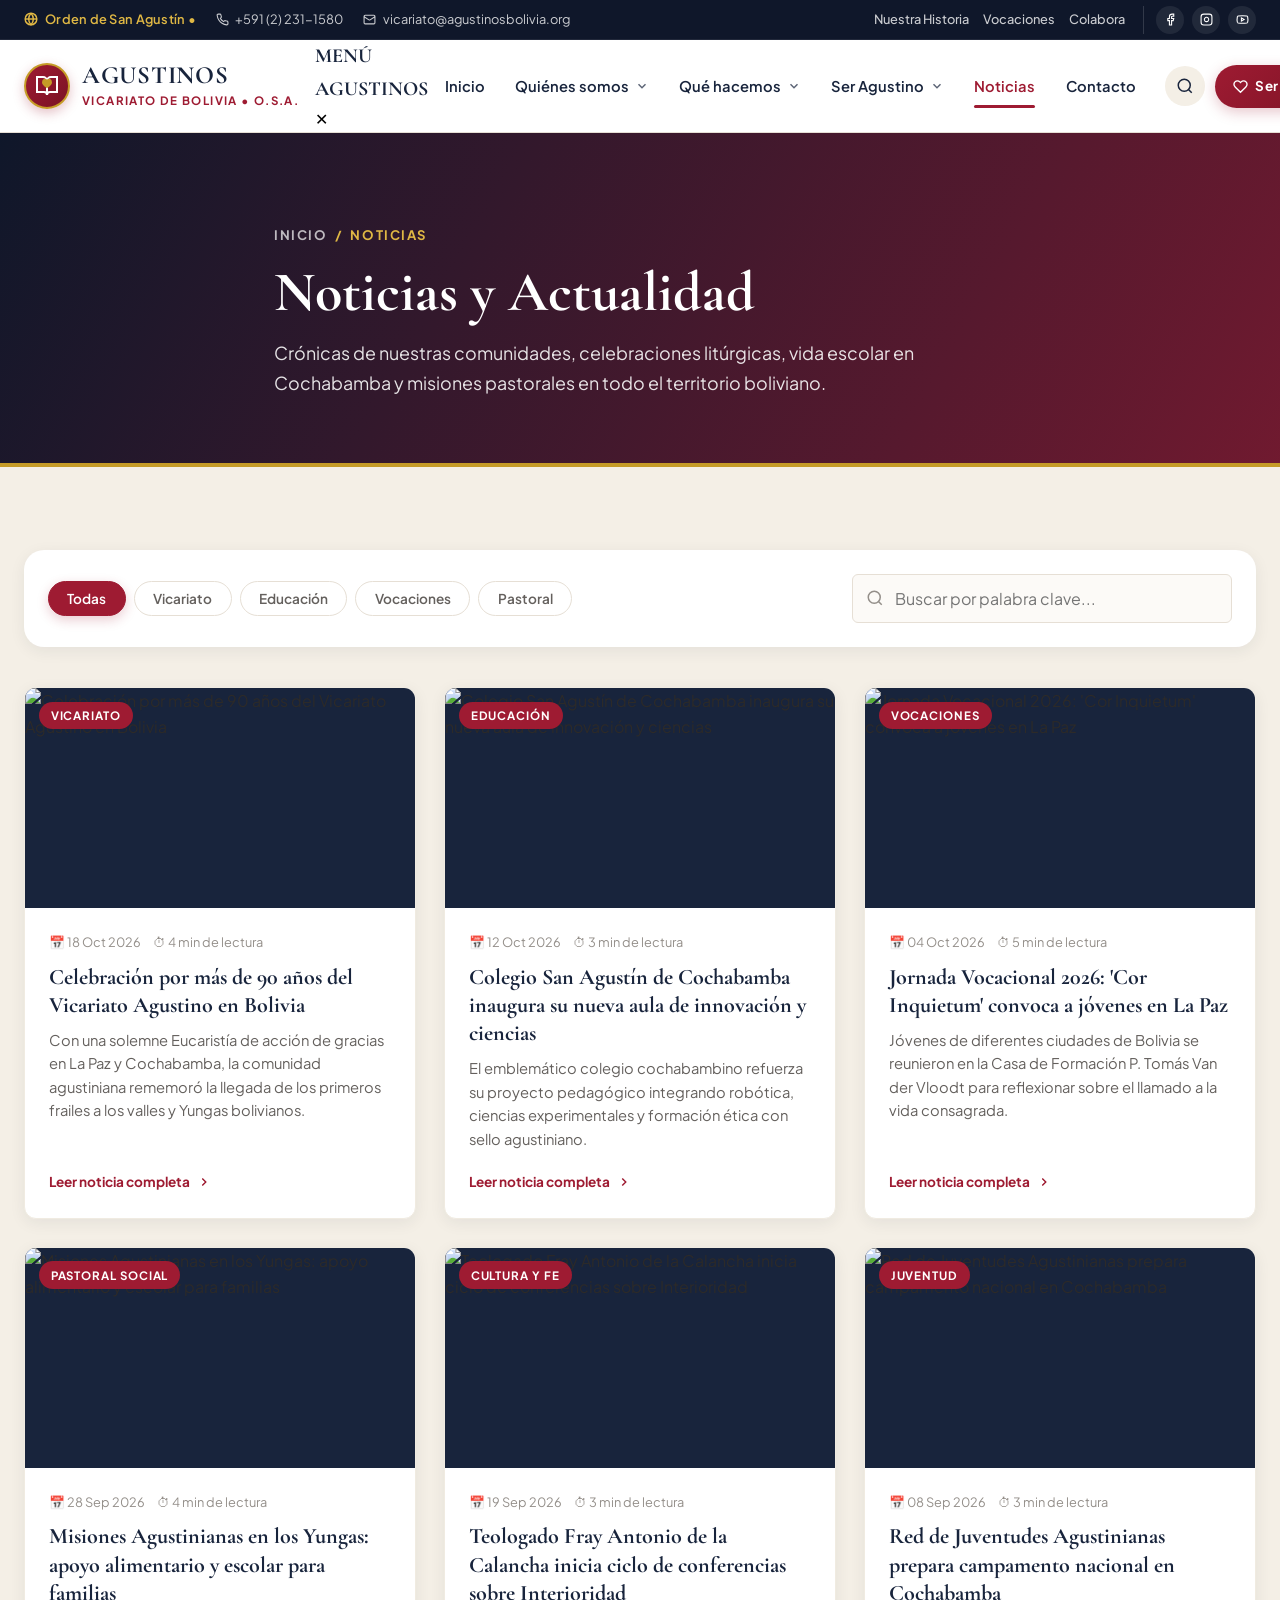
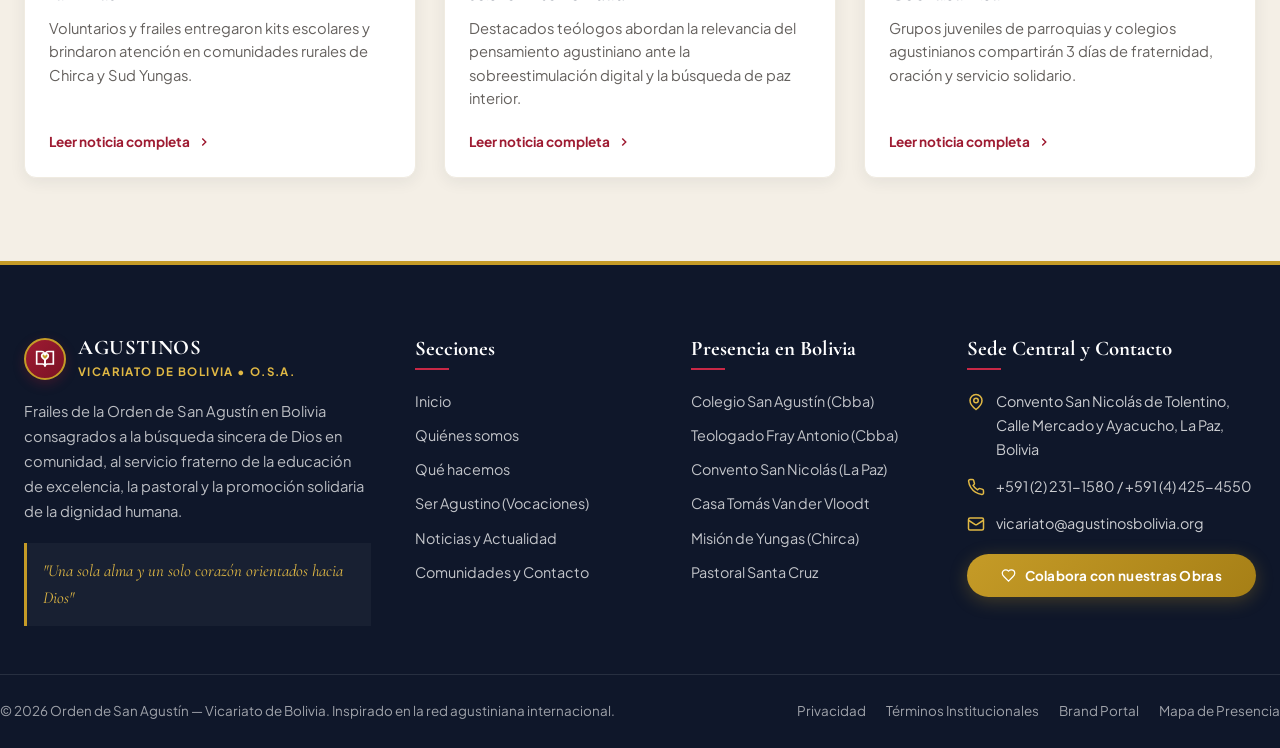
==== commit 520227e8: "responsividad2" ====
--- a/pages/noticias.html
+++ b/pages/noticias.html
@@ -41,7 +41,7 @@
     <!-- Filtros y Buscador de Noticias -->
     <section class="section-padding bg-alt">
       <div class="container">
-        <div style="background: var(--clr-surface); padding: 1.5rem 2rem; border-radius: var(--radius-lg); box-shadow: var(--shadow-sm); margin-bottom: 3rem; display: flex; align-items: center; justify-content: space-between; gap: 1.5rem; flex-wrap: wrap;" class="reveal">
+        <div class="news-filter-box reveal">
           <div class="filter-tabs" id="pageNewsFilterTabs" style="margin-bottom: 0;">
             <button class="filter-tab active" data-filter="all">Todas</button>
             <button class="filter-tab" data-filter="vicariato">Vicariato</button>
@@ -50,9 +50,9 @@
             <button class="filter-tab" data-filter="pastoral">Pastoral</button>
           </div>
 
-          <div style="position: relative; min-width: 280px; flex: 1; max-width: 380px;">
+          <div class="news-search-wrap">
             <input type="text" id="newsLiveSearch" placeholder="Buscar por palabra clave..." class="form-control" style="padding-left: 2.6rem;">
-            <svg width="18" height="18" viewBox="0 0 24 24" fill="none" stroke="currentColor" stroke-width="2" style="position: absolute; left: 0.9rem; top: 50%; transform: translateY(-50%); color: var(--clr-text-light);">
+            <svg width="18" height="18" viewBox="0 0 24 24" fill="none" stroke="currentColor" stroke-width="2" style="position: absolute; left: 0.9rem; top: 50%; transform: translateY(-50%); color: var(--clr-text-light); pointer-events: none;">
               <circle cx="11" cy="11" r="8"/><line x1="21" x2="16.65" y1="21" y2="16.65"/>
             </svg>
           </div>
--- a/css/variables.css
+++ b/css/variables.css
@@ -35,7 +35,7 @@
   /* Espaciados y Contenedores */
   --container-max: 1280px;
   --container-narrow: 960px;
-  --header-height: 86px;
+  --header-height: 80px;
   --topbar-height: 40px;
 
   /* Bordes y Sombras */
@@ -69,6 +69,10 @@
 html {
   scroll-behavior: smooth;
   font-size: 16px;
+  -webkit-text-size-adjust: 100%;
+  width: 100%;
+  max-width: 100%;
+  overflow-x: hidden;
 }
 
 body {
@@ -76,8 +80,15 @@
   color: var(--clr-text);
   background-color: var(--clr-bg);
   line-height: 1.65;
+  width: 100%;
+  max-width: 100%;
   overflow-x: hidden;
+  position: relative;
   -webkit-font-smoothing: antialiased;
+}
+
+body.menu-open {
+  overflow: hidden;
 }
 
 h1, h2, h3, h4, .serif-heading {
@@ -105,7 +116,7 @@
 
 button, input, select, textarea {
   font-family: inherit;
-  font-size: inherit;
+  font-size: 1rem; /* 16px default evita auto-zoom en Safari iOS */
   border: none;
   outline: none;
   background: none;
@@ -113,6 +124,7 @@
 
 button {
   cursor: pointer;
+  touch-action: manipulation;
 }
 
 .container {
@@ -129,12 +141,19 @@
   padding: 0 1.5rem;
 }
 
+@media (max-width: 640px) {
+  .container,
+  .container-narrow {
+    padding: 0 1.15rem;
+  }
+}
+
 .section-padding {
-  padding: 5.5rem 0;
+  padding: clamp(3.5rem, 6.5vw, 5.5rem) 0;
 }
 
 .section-padding-sm {
-  padding: 3.5rem 0;
+  padding: clamp(2.25rem, 4.5vw, 3.5rem) 0;
 }
 
 .bg-alt {
@@ -151,9 +170,9 @@
   color: var(--clr-white);
 }
 
-/* Encabezados de Sección al estilo agustinos.es */
+/* Encabezados de Sección */
 .section-header {
-  margin-bottom: 3.25rem;
+  margin-bottom: clamp(2rem, 4vw, 3.25rem);
 }
 
 .section-header.center {
@@ -166,19 +185,19 @@
 .section-eyebrow {
   display: inline-flex;
   align-items: center;
-  gap: 0.6rem;
-  font-size: 0.8rem;
+  gap: 0.5rem;
+  font-size: clamp(0.72rem, 1.4vw, 0.82rem);
   font-weight: 700;
   text-transform: uppercase;
-  letter-spacing: 0.16em;
+  letter-spacing: 0.14em;
   color: var(--clr-primary);
-  margin-bottom: 0.75rem;
+  margin-bottom: 0.65rem;
 }
 
 .section-eyebrow::before {
   content: "";
   display: inline-block;
-  width: 28px;
+  width: 22px;
   height: 2px;
   background-color: var(--clr-gold);
 }
@@ -186,20 +205,20 @@
 .section-header.center .section-eyebrow::after {
   content: "";
   display: inline-block;
-  width: 28px;
+  width: 22px;
   height: 2px;
   background-color: var(--clr-gold);
 }
 
 .section-title {
-  font-size: clamp(2.1rem, 3.8vw, 3.1rem);
+  font-size: clamp(1.85rem, 3.8vw, 3.1rem);
   color: var(--clr-navy);
-  margin-bottom: 1rem;
+  margin-bottom: 0.85rem;
   letter-spacing: -0.01em;
 }
 
 .section-subtitle {
-  font-size: 1.08rem;
+  font-size: clamp(0.95rem, 1.5vw, 1.08rem);
   color: var(--clr-text-muted);
   line-height: 1.7;
 }
@@ -207,11 +226,19 @@
 /* Animaciones Reveal */
 .reveal {
   opacity: 0;
-  transform: translateY(24px);
-  transition: opacity 0.65s ease, transform 0.65s ease;
+  transform: translateY(22px);
+  transition: opacity 0.65s cubic-bezier(0.2, 0.8, 0.2, 1), transform 0.65s cubic-bezier(0.2, 0.8, 0.2, 1);
 }
 
 .reveal.visible {
   opacity: 1;
   transform: translateY(0);
 }
+
+@media (prefers-reduced-motion: reduce) {
+  .reveal {
+    opacity: 1 !important;
+    transform: none !important;
+    transition: none !important;
+  }
+}
--- a/css/layout.css
+++ b/css/layout.css
@@ -17,13 +17,14 @@
   display: flex;
   align-items: center;
   justify-content: space-between;
-  gap: 1rem;
+  gap: 0.75rem;
+  width: 100%;
 }
 
 .topbar-left {
   display: flex;
   align-items: center;
-  gap: 1.35rem;
+  gap: 1.25rem;
   flex-wrap: wrap;
 }
 
@@ -33,7 +34,12 @@
   gap: 0.45rem;
   color: var(--clr-gold-light);
   font-weight: 600;
-  letter-spacing: 0.03em;
+  letter-spacing: 0.02em;
+  white-space: nowrap;
+}
+
+.topbar-badge svg {
+  flex-shrink: 0;
 }
 
 .topbar-info {
@@ -41,6 +47,7 @@
   align-items: center;
   gap: 0.4rem;
   color: rgba(255, 255, 255, 0.78);
+  white-space: nowrap;
 }
 
 .topbar-info:hover {
@@ -50,18 +57,20 @@
 .topbar-right {
   display: flex;
   align-items: center;
-  gap: 1.25rem;
+  gap: 1.15rem;
+  flex-shrink: 0;
 }
 
 .topbar-links {
   display: flex;
   align-items: center;
-  gap: 1rem;
+  gap: 0.85rem;
 }
 
 .topbar-links a {
   color: rgba(255, 255, 255, 0.78);
   font-weight: 500;
+  white-space: nowrap;
   transition: color var(--transition-fast);
 }
 
@@ -72,19 +81,19 @@
 .topbar-socials {
   display: flex;
   align-items: center;
-  gap: 0.65rem;
-  padding-left: 0.85rem;
+  gap: 0.5rem;
+  padding-left: 0.75rem;
   border-left: 1px solid rgba(255, 255, 255, 0.15);
 }
 
 .topbar-socials a {
-  width: 26px;
-  height: 26px;
+  width: 28px;
+  height: 28px;
   border-radius: 50%;
   display: inline-flex;
   align-items: center;
   justify-content: center;
-  background: rgba(255, 255, 255, 0.07);
+  background: rgba(255, 255, 255, 0.08);
   color: var(--clr-white);
   transition: all var(--transition-fast);
 }
@@ -95,16 +104,17 @@
 }
 
 /* ==========================================================================
-   HEADER Y NAVEGACIÓN PRINCIPAL CON MEGA-MENÚ (Inspirado en agustinos.es)
+   HEADER Y NAVEGACIÓN PRINCIPAL CON MEGA-MENÚ
    ========================================================================== */
 .site-header {
   position: sticky;
   top: 0;
   z-index: 1000;
-  background-color: rgba(255, 255, 255, 0.97);
+  background-color: rgba(255, 255, 255, 0.98);
   backdrop-filter: blur(12px);
+  -webkit-backdrop-filter: blur(12px);
   border-bottom: 1px solid var(--clr-border);
-  transition: box-shadow var(--transition-base), height var(--transition-base);
+  transition: box-shadow var(--transition-base), background-color var(--transition-base);
 }
 
 .site-header.scrolled {
@@ -116,27 +126,27 @@
   align-items: center;
   justify-content: space-between;
   min-height: var(--header-height);
-  gap: 1.5rem;
+  gap: 1rem;
 }
 
 /* Brand / Logo */
 .brand-logo {
   display: flex;
   align-items: center;
-  gap: 0.9rem;
+  gap: 0.75rem;
   text-decoration: none;
   flex-shrink: 0;
 }
 
 .brand-crest {
-  width: 52px;
-  height: 52px;
+  width: 46px;
+  height: 46px;
   border-radius: 50%;
   background: linear-gradient(135deg, var(--clr-primary), var(--clr-primary-dark));
   display: flex;
   align-items: center;
   justify-content: center;
-  box-shadow: 0 4px 14px rgba(158, 27, 50, 0.28);
+  box-shadow: 0 4px 12px rgba(158, 27, 50, 0.28);
   border: 2px solid var(--clr-gold);
   flex-shrink: 0;
   transition: transform var(--transition-base);
@@ -153,28 +163,30 @@
 
 .brand-title {
   font-family: var(--font-serif);
-  font-size: 1.55rem;
+  font-size: clamp(1.2rem, 3.2vw, 1.55rem);
   font-weight: 700;
   letter-spacing: 0.03em;
   color: var(--clr-navy);
   line-height: 1.05;
   text-transform: uppercase;
+  white-space: nowrap;
 }
 
 .brand-subtitle {
-  font-size: 0.72rem;
+  font-size: clamp(0.62rem, 1.6vw, 0.72rem);
   font-weight: 700;
   text-transform: uppercase;
-  letter-spacing: 0.14em;
+  letter-spacing: 0.12em;
   color: var(--clr-primary);
-  margin-top: 0.2rem;
-}
-
-/* Menú Principal */
+  margin-top: 0.18rem;
+  white-space: nowrap;
+}
+
+/* Menú Principal Desktop */
 .main-nav {
   display: flex;
   align-items: center;
-  gap: 0.25rem;
+  gap: 0.2rem;
 }
 
 .nav-item {
@@ -185,13 +197,14 @@
   display: inline-flex;
   align-items: center;
   gap: 0.35rem;
-  padding: 0.75rem 0.95rem;
+  padding: 0.7rem 0.85rem;
   font-size: 0.92rem;
   font-weight: 600;
   color: var(--clr-navy);
   border-radius: var(--radius-sm);
   transition: all var(--transition-fast);
   position: relative;
+  white-space: nowrap;
 }
 
 .nav-link svg {
@@ -209,9 +222,9 @@
 .nav-link.active::after {
   content: "";
   position: absolute;
-  bottom: 4px;
-  left: 0.95rem;
-  right: 0.95rem;
+  bottom: 2px;
+  left: 0.85rem;
+  right: 0.85rem;
   height: 2.5px;
   background-color: var(--clr-primary);
   border-radius: 2px;
@@ -222,7 +235,7 @@
   opacity: 1;
 }
 
-/* Dropdown / Mega-Menu */
+/* Dropdown / Mega-Menu Desktop */
 .dropdown-menu {
   position: absolute;
   top: calc(100% + 4px);
@@ -242,8 +255,8 @@
 }
 
 .dropdown-menu.mega-menu {
-  min-width: 580px;
-  left: -120px;
+  min-width: 540px;
+  left: -80px;
   display: grid;
   grid-template-columns: repeat(2, 1fr);
   gap: 1.25rem;
@@ -303,12 +316,13 @@
 .header-actions {
   display: flex;
   align-items: center;
-  gap: 0.75rem;
+  gap: 0.6rem;
+  flex-shrink: 0;
 }
 
 .search-trigger {
-  width: 42px;
-  height: 42px;
+  width: 40px;
+  height: 40px;
   border-radius: 50%;
   display: inline-flex;
   align-items: center;
@@ -316,6 +330,7 @@
   color: var(--clr-navy);
   background-color: var(--clr-bg-alt);
   transition: all var(--transition-fast);
+  flex-shrink: 0;
 }
 
 .search-trigger:hover {
@@ -326,16 +341,17 @@
 .btn-header-cta {
   display: inline-flex;
   align-items: center;
-  gap: 0.5rem;
-  padding: 0.68rem 1.25rem;
+  gap: 0.45rem;
+  padding: 0.65rem 1.15rem;
   border-radius: var(--radius-full);
   background: linear-gradient(135deg, var(--clr-primary), var(--clr-primary-dark));
   color: var(--clr-white);
-  font-size: 0.86rem;
+  font-size: 0.84rem;
   font-weight: 700;
   letter-spacing: 0.02em;
   box-shadow: 0 4px 14px rgba(158, 27, 50, 0.25);
   transition: all var(--transition-fast);
+  white-space: nowrap;
 }
 
 .btn-header-cta:hover {
@@ -353,27 +369,54 @@
   justify-content: center;
   color: var(--clr-navy);
   background: var(--clr-bg-alt);
+  flex-shrink: 0;
+  border: 1px solid var(--clr-border);
+}
+
+.mobile-menu-toggle:hover {
+  background: var(--clr-primary-soft);
+  color: var(--clr-primary);
+}
+
+/* Backdrop para oscurecer la pantalla al abrir menú móvil */
+.mobile-nav-backdrop {
+  position: fixed;
+  inset: 0;
+  background: rgba(15, 23, 42, 0.65);
+  backdrop-filter: blur(4px);
+  -webkit-backdrop-filter: blur(4px);
+  z-index: 1040;
+  display: none;
+  opacity: 0;
+  transition: opacity var(--transition-base);
+}
+
+.mobile-nav-backdrop.show {
+  display: block;
+  opacity: 1;
 }
 
 /* ==========================================================================
-   BUSCADOR GLOBAL MODAL (Estilo agustinos.es)
+   BUSCADOR GLOBAL MODAL
    ========================================================================== */
 .search-overlay {
   position: fixed;
   inset: 0;
   background: rgba(15, 23, 42, 0.82);
   backdrop-filter: blur(8px);
+  -webkit-backdrop-filter: blur(8px);
   z-index: 2000;
-  display: flex;
+  display: none;
   align-items: flex-start;
   justify-content: center;
-  padding: 6rem 1.5rem 2rem;
+  padding: clamp(3.5rem, 8vh, 6rem) 1rem 1.5rem;
   opacity: 0;
   visibility: hidden;
-  transition: all var(--transition-base);
+  transition: opacity var(--transition-base);
 }
 
 .search-overlay.open {
+  display: flex;
   opacity: 1;
   visibility: visible;
 }
@@ -397,15 +440,16 @@
   display: flex;
   align-items: center;
   gap: 0.85rem;
-  padding: 1.25rem 1.5rem;
+  padding: 1.15rem 1.35rem;
   border-bottom: 1px solid var(--clr-border);
 }
 
 .search-modal-header input {
   flex: 1;
-  font-size: 1.12rem;
+  font-size: 1.08rem;
   color: var(--clr-navy);
   font-weight: 500;
+  width: 100%;
 }
 
 .search-close-btn {
@@ -417,6 +461,7 @@
   display: inline-flex;
   align-items: center;
   justify-content: center;
+  flex-shrink: 0;
   transition: all var(--transition-fast);
 }
 
@@ -426,17 +471,18 @@
 }
 
 .search-modal-body {
-  padding: 1.25rem 1.5rem;
-  max-height: 420px;
+  padding: 1rem 1.25rem;
+  max-height: clamp(280px, 60vh, 440px);
   overflow-y: auto;
+  -webkit-overflow-scrolling: touch;
 }
 
 .search-result-item {
   display: flex;
   align-items: flex-start;
   justify-content: space-between;
-  gap: 1rem;
-  padding: 0.9rem 1rem;
+  gap: 0.85rem;
+  padding: 0.85rem 0.95rem;
   border-radius: var(--radius-sm);
   border-bottom: 1px solid var(--clr-border-light);
   transition: background var(--transition-fast);
@@ -456,15 +502,16 @@
   background: var(--clr-gold-soft);
   color: var(--clr-navy);
   white-space: nowrap;
+  flex-shrink: 0;
 }
 
 /* ==========================================================================
-   FOOTER INSTITUCIONAL
+   FOOTER INSTITUCIONAL RESPONSIVO
    ========================================================================== */
 .site-footer {
   background-color: var(--clr-navy-dark);
   color: rgba(255, 255, 255, 0.8);
-  padding-top: 4.5rem;
+  padding-top: clamp(3rem, 6vw, 4.5rem);
   position: relative;
   border-top: 4px solid var(--clr-gold);
 }
@@ -472,8 +519,8 @@
 .footer-grid {
   display: grid;
   grid-template-columns: 1.5fr 1fr 1fr 1.25fr;
-  gap: 2.5rem;
-  padding-bottom: 3.5rem;
+  gap: clamp(1.75rem, 3.5vw, 2.75rem);
+  padding-bottom: 3rem;
   border-bottom: 1px solid rgba(255, 255, 255, 0.1);
 }
 
@@ -567,7 +614,8 @@
 
 .footer-bottom-links {
   display: flex;
-  gap: 1.5rem;
+  flex-wrap: wrap;
+  gap: 1.25rem;
 }
 
 .footer-bottom-links a:hover {
@@ -575,7 +623,7 @@
 }
 
 /* ==========================================================================
-   RESPONSIVE NAVIGATION
+   BREAKPOINTS RESPONSIVOS DE NAVEGACIÓN (Tablets & Móviles)
    ========================================================================== */
 @media (max-width: 1080px) {
   .topbar-info.hide-tablet {
@@ -586,49 +634,127 @@
     display: inline-flex;
   }
 
+  /* Cajón de navegación lateral / desplegable para tablets y móviles */
   .main-nav {
     position: fixed;
-    top: calc(var(--topbar-height) + var(--header-height));
-    left: 0;
+    top: 0;
     right: 0;
+    bottom: 0;
+    width: min(320px, 85vw);
+    max-width: 100%;
     background: var(--clr-surface);
     flex-direction: column;
     align-items: stretch;
-    padding: 1.25rem;
-    box-shadow: var(--shadow-lg);
-    border-bottom: 2px solid var(--clr-primary);
-    max-height: calc(100vh - 120px);
+    padding: 1.5rem 1.25rem 2.5rem;
+    box-shadow: -8px 0 32px rgba(15, 23, 42, 0.28);
     overflow-y: auto;
+    -webkit-overflow-scrolling: touch;
+    z-index: 1050;
+    display: none; /* Crucial: no genera overflow horizontal cuando está cerrado */
+    transform: translateX(100%);
     opacity: 0;
-    visibility: hidden;
-    transform: translateY(-12px);
-    transition: all var(--transition-base);
   }
 
   .main-nav.mobile-open {
+    display: flex;
+    transform: translateX(0);
     opacity: 1;
-    visibility: visible;
-    transform: translateY(0);
-  }
-
+    animation: drawerSlideIn 0.28s cubic-bezier(0.2, 0.8, 0.2, 1) forwards;
+  }
+
+  @keyframes drawerSlideIn {
+    from {
+      transform: translateX(100%);
+      opacity: 0;
+    }
+    to {
+      transform: translateX(0);
+      opacity: 1;
+    }
+  }
+
+  /* Encabezado dentro del menú móvil */
+  .mobile-nav-header {
+    display: flex;
+    align-items: center;
+    justify-content: space-between;
+    padding-bottom: 1.2rem;
+    margin-bottom: 1rem;
+    border-bottom: 1px solid var(--clr-border);
+  }
+
+  .mobile-nav-close {
+    width: 38px;
+    height: 38px;
+    border-radius: 50%;
+    background: var(--clr-bg-alt);
+    color: var(--clr-navy);
+    display: inline-flex;
+    align-items: center;
+    justify-content: center;
+    font-size: 1.15rem;
+    font-weight: bold;
+    transition: all var(--transition-fast);
+  }
+
+  .mobile-nav-close:hover {
+    background: var(--clr-primary);
+    color: var(--clr-white);
+  }
+
+  .nav-item {
+    border-bottom: 1px solid var(--clr-border-light);
+  }
+
+  .nav-link {
+    width: 100%;
+    justify-content: space-between;
+    padding: 0.95rem 0.5rem;
+    font-size: 1.02rem;
+    font-weight: 700;
+  }
+
+  .nav-link.active::after {
+    display: none;
+  }
+
+  .nav-link.active {
+    color: var(--clr-primary);
+    background-color: var(--clr-primary-soft);
+    border-radius: var(--radius-sm);
+  }
+
+  /* Submenús en acordeón para móvil */
   .dropdown-menu,
   .dropdown-menu.mega-menu {
     position: static;
     min-width: 100%;
     box-shadow: none;
     border: none;
-    border-left: 2px solid var(--clr-gold);
+    border-left: 3px solid var(--clr-gold);
     background: var(--clr-bg);
-    margin: 0.25rem 0 0.75rem 0.75rem;
-    padding: 0.75rem;
+    margin: 0.2rem 0 0.85rem 0.5rem;
+    padding: 0.85rem 0.75rem;
     opacity: 1;
     visibility: visible;
     transform: none;
     display: none;
+    grid-template-columns: 1fr;
+    gap: 0.85rem;
   }
 
   .nav-item.open .dropdown-menu {
     display: block;
+    animation: fadeInDropdown 0.25s ease-out;
+  }
+
+  .nav-item.open .nav-link svg {
+    transform: rotate(180deg);
+  }
+
+  @keyframes fadeInDropdown {
+    from { opacity: 0; transform: translateY(-6px); }
+    to { opacity: 1; transform: translateY(0); }
   }
 
   .footer-grid {
@@ -636,17 +762,66 @@
   }
 }
 
-@media (max-width: 680px) {
-  .topbar-left {
-    gap: 0.65rem;
-  }
+@media (max-width: 768px) {
+  :root {
+    --header-height: 72px;
+    --topbar-height: 38px;
+  }
+
+  .topbar-badge span.text-full {
+    display: none;
+  }
+
+  .topbar-badge::after {
+    content: "Vicariato de Bolivia";
+  }
+
   .topbar-links {
     display: none;
   }
+
+  .footer-grid {
+    grid-template-columns: 1fr;
+    gap: 2.25rem;
+  }
+
+  .footer-bottom {
+    flex-direction: column;
+    text-align: center;
+    gap: 1rem;
+  }
+
+  .footer-bottom-links {
+    justify-content: center;
+  }
+}
+
+@media (max-width: 480px) {
+  .brand-crest {
+    width: 40px;
+    height: 40px;
+  }
+
+  .btn-header-cta {
+    padding: 0.55rem 0.75rem;
+  }
+
   .btn-header-cta span {
     display: none;
   }
-  .footer-grid {
-    grid-template-columns: 1fr;
-  }
-}
+
+  .search-trigger {
+    width: 36px;
+    height: 36px;
+  }
+
+  .mobile-menu-toggle {
+    width: 38px;
+    height: 38px;
+  }
+
+  .topbar-socials {
+    padding-left: 0.5rem;
+    gap: 0.35rem;
+  }
+}
--- a/css/components.css
+++ b/css/components.css
@@ -1,36 +1,38 @@
 /* ==========================================================================
-   BOTONES Y ELEMENTOS INTERACTIVOS
+   BOTONES Y ELEMENTOS INTERACTIVOS RESPONSIVOS
    ========================================================================== */
 .btn {
   display: inline-flex;
   align-items: center;
   justify-content: center;
-  gap: 0.6rem;
-  padding: 0.88rem 1.75rem;
+  gap: 0.55rem;
+  padding: clamp(0.75rem, 1.6vw, 0.9rem) clamp(1.25rem, 2.5vw, 1.85rem);
   border-radius: var(--radius-full);
-  font-size: 0.94rem;
+  font-size: clamp(0.86rem, 1.2vw, 0.95rem);
   font-weight: 700;
   letter-spacing: 0.02em;
   transition: all var(--transition-fast);
   cursor: pointer;
+  text-align: center;
+  white-space: normal;
 }
 
 .btn-primary {
   background: linear-gradient(135deg, var(--clr-primary), var(--clr-primary-dark));
   color: var(--clr-white);
-  box-shadow: 0 6px 20px rgba(158, 27, 50, 0.28);
+  box-shadow: 0 4px 18px rgba(158, 27, 50, 0.28);
 }
 
 .btn-primary:hover {
   transform: translateY(-2px);
-  box-shadow: 0 10px 28px rgba(158, 27, 50, 0.38);
+  box-shadow: 0 8px 24px rgba(158, 27, 50, 0.38);
   color: var(--clr-white);
 }
 
 .btn-gold {
   background: linear-gradient(135deg, var(--clr-gold), #a67f16);
   color: var(--clr-white);
-  box-shadow: 0 6px 20px rgba(197, 155, 39, 0.28);
+  box-shadow: 0 4px 18px rgba(197, 155, 39, 0.28);
 }
 
 .btn-gold:hover {
@@ -41,8 +43,9 @@
 .btn-outline-light {
   border: 2px solid rgba(255, 255, 255, 0.85);
   color: var(--clr-white);
-  background: rgba(255, 255, 255, 0.06);
+  background: rgba(255, 255, 255, 0.08);
   backdrop-filter: blur(4px);
+  -webkit-backdrop-filter: blur(4px);
 }
 
 .btn-outline-light:hover {
@@ -62,13 +65,14 @@
 }
 
 /* ==========================================================================
-   HERO SLIDER INTERACTIVO (Estilo agustinos.es)
+   HERO SLIDER INTERACTIVO RESPONSIVO
    ========================================================================== */
 .hero-slider {
   position: relative;
-  height: clamp(540px, 78vh, 720px);
+  min-height: clamp(480px, 80vh, 700px);
   overflow: hidden;
   background-color: var(--clr-navy-dark);
+  display: flex;
 }
 
 .hero-slide {
@@ -76,9 +80,10 @@
   inset: 0;
   opacity: 0;
   visibility: hidden;
-  transition: opacity 0.9s ease, visibility 0.9s ease;
-  display: flex;
-  align-items: center;
+  transition: opacity 0.85s ease, visibility 0.85s ease;
+  display: flex;
+  align-items: center;
+  padding: clamp(3rem, 7vh, 5.5rem) 0 clamp(4.5rem, 9vh, 6.5rem);
 }
 
 .hero-slide.active {
@@ -105,59 +110,60 @@
   inset: 0;
   background: linear-gradient(
     105deg,
-    rgba(15, 23, 42, 0.90) 0%,
-    rgba(24, 36, 60, 0.76) 52%,
-    rgba(158, 27, 50, 0.42) 100%
+    rgba(15, 23, 42, 0.92) 0%,
+    rgba(24, 36, 60, 0.80) 55%,
+    rgba(158, 27, 50, 0.45) 100%
   );
 }
 
 .hero-content {
   position: relative;
   z-index: 3;
-  max-width: 740px;
-  color: var(--clr-white);
-  padding: 2rem 0;
+  max-width: 760px;
+  color: var(--clr-white);
+  width: 100%;
 }
 
 .hero-tag {
   display: inline-flex;
   align-items: center;
   gap: 0.5rem;
-  padding: 0.4rem 1rem;
+  padding: 0.35rem 0.9rem;
   border-radius: var(--radius-full);
   background: rgba(197, 155, 39, 0.22);
   border: 1px solid rgba(224, 184, 68, 0.55);
   color: var(--clr-gold-light);
-  font-size: 0.78rem;
+  font-size: clamp(0.7rem, 1.4vw, 0.78rem);
   font-weight: 700;
   text-transform: uppercase;
-  letter-spacing: 0.14em;
-  margin-bottom: 1.25rem;
+  letter-spacing: 0.12em;
+  margin-bottom: clamp(0.85rem, 2vw, 1.25rem);
 }
 
 .hero-title {
-  font-size: clamp(2.4rem, 5vw, 4.1rem);
-  color: var(--clr-white);
-  margin-bottom: 1.15rem;
-  line-height: 1.1;
+  font-size: clamp(2rem, 5.2vw, 3.8rem);
+  color: var(--clr-white);
+  margin-bottom: clamp(0.75rem, 1.8vw, 1.15rem);
+  line-height: 1.12;
 }
 
 .hero-desc {
-  font-size: clamp(1rem, 1.4vw, 1.18rem);
+  font-size: clamp(0.95rem, 1.6vw, 1.18rem);
   color: rgba(255, 255, 255, 0.88);
-  margin-bottom: 2rem;
+  margin-bottom: clamp(1.5rem, 3vw, 2.25rem);
   max-width: 640px;
+  line-height: 1.65;
 }
 
 .hero-actions {
   display: flex;
   flex-wrap: wrap;
-  gap: 1rem;
+  gap: 0.85rem;
 }
 
 .hero-controls {
   position: absolute;
-  bottom: 2.2rem;
+  bottom: clamp(1rem, 3vh, 2.2rem);
   left: 0;
   right: 0;
   z-index: 5;
@@ -167,37 +173,40 @@
   display: flex;
   align-items: center;
   justify-content: space-between;
+  gap: 1rem;
 }
 
 .hero-dots {
   display: flex;
-  gap: 0.6rem;
+  gap: 0.5rem;
+  align-items: center;
 }
 
 .hero-dot {
-  width: 36px;
-  height: 5px;
+  width: 28px;
+  height: 6px;
   border-radius: 99px;
-  background: rgba(255, 255, 255, 0.3);
+  background: rgba(255, 255, 255, 0.35);
   transition: all var(--transition-base);
+  touch-action: manipulation;
 }
 
 .hero-dot.active {
-  width: 56px;
+  width: 48px;
   background: var(--clr-gold-light);
 }
 
 .hero-arrows {
   display: flex;
-  gap: 0.6rem;
+  gap: 0.5rem;
 }
 
 .hero-arrow {
-  width: 44px;
-  height: 44px;
+  width: 42px;
+  height: 42px;
   border-radius: 50%;
   border: 1px solid rgba(255, 255, 255, 0.3);
-  background: rgba(15, 23, 42, 0.45);
+  background: rgba(15, 23, 42, 0.55);
   color: var(--clr-white);
   display: inline-flex;
   align-items: center;
@@ -211,7 +220,7 @@
 }
 
 /* ==========================================================================
-   ACCESOS RÁPIDOS / PILARES EN PORTADA (Estilo agustinos.es)
+   PILARES EN PORTADA
    ========================================================================== */
 .quick-pillars {
   margin-top: -3.2rem;
@@ -222,13 +231,13 @@
 .pillars-grid {
   display: grid;
   grid-template-columns: repeat(4, 1fr);
-  gap: 1.35rem;
+  gap: clamp(1rem, 2vw, 1.35rem);
 }
 
 .pillar-card {
   background: var(--clr-surface);
   border-radius: var(--radius-md);
-  padding: 1.85rem 1.6rem;
+  padding: clamp(1.35rem, 2.4vw, 1.85rem) clamp(1.2rem, 2vw, 1.6rem);
   box-shadow: var(--shadow-md);
   border-bottom: 4px solid var(--clr-primary);
   transition: all var(--transition-base);
@@ -242,21 +251,22 @@
 }
 
 .pillar-card:hover {
-  transform: translateY(-7px);
+  transform: translateY(-5px);
   box-shadow: var(--shadow-lg);
 }
 
 .pillar-icon {
-  width: 52px;
-  height: 52px;
+  width: 48px;
+  height: 48px;
   border-radius: var(--radius-sm);
   background: var(--clr-primary-soft);
   color: var(--clr-primary);
   display: flex;
   align-items: center;
   justify-content: center;
-  margin-bottom: 1.15rem;
+  margin-bottom: 1rem;
   transition: all var(--transition-fast);
+  flex-shrink: 0;
 }
 
 .pillar-card:hover .pillar-icon {
@@ -265,7 +275,7 @@
 }
 
 .pillar-title {
-  font-size: 1.4rem;
+  font-size: clamp(1.25rem, 2vw, 1.4rem);
   margin-bottom: 0.5rem;
   color: var(--clr-navy);
 }
@@ -273,7 +283,8 @@
 .pillar-text {
   font-size: 0.9rem;
   color: var(--clr-text-muted);
-  margin-bottom: 1.2rem;
+  margin-bottom: 1.15rem;
+  line-height: 1.6;
 }
 
 .pillar-link {
@@ -288,24 +299,25 @@
 }
 
 /* ==========================================================================
-   TARJETAS DE NOTICIAS E HISTORIAS
+   FILTROS Y TARJETAS DE NOTICIAS RESPONSIVAS
    ========================================================================== */
 .filter-tabs {
   display: flex;
   flex-wrap: wrap;
-  gap: 0.55rem;
+  gap: 0.5rem;
   margin-bottom: 2.25rem;
 }
 
 .filter-tab {
-  padding: 0.55rem 1.2rem;
+  padding: 0.5rem 1.15rem;
   border-radius: var(--radius-full);
-  font-size: 0.86rem;
+  font-size: 0.85rem;
   font-weight: 600;
   color: var(--clr-text-muted);
   background: var(--clr-surface);
   border: 1px solid var(--clr-border);
   transition: all var(--transition-fast);
+  white-space: nowrap;
 }
 
 .filter-tab:hover,
@@ -319,7 +331,7 @@
 .news-grid {
   display: grid;
   grid-template-columns: repeat(3, 1fr);
-  gap: 1.75rem;
+  gap: clamp(1.25rem, 2.5vw, 1.75rem);
 }
 
 .news-card {
@@ -334,14 +346,15 @@
 }
 
 .news-card:hover {
-  transform: translateY(-6px);
+  transform: translateY(-5px);
   box-shadow: var(--shadow-md);
 }
 
 .news-thumb {
   position: relative;
-  height: 220px;
+  height: clamp(180px, 24vw, 220px);
   overflow: hidden;
+  background-color: var(--clr-navy);
 }
 
 .news-thumb img {
@@ -352,14 +365,14 @@
 }
 
 .news-card:hover .news-thumb img {
-  transform: scale(1.07);
+  transform: scale(1.06);
 }
 
 .news-badge {
   position: absolute;
-  top: 1rem;
-  left: 1rem;
-  padding: 0.3rem 0.8rem;
+  top: 0.85rem;
+  left: 0.85rem;
+  padding: 0.28rem 0.75rem;
   border-radius: var(--radius-full);
   background: var(--clr-primary);
   color: var(--clr-white);
@@ -370,7 +383,7 @@
 }
 
 .news-body {
-  padding: 1.5rem;
+  padding: clamp(1.15rem, 2.2vw, 1.5rem);
   display: flex;
   flex-direction: column;
   flex: 1;
@@ -379,15 +392,16 @@
 .news-meta {
   display: flex;
   align-items: center;
-  gap: 0.85rem;
+  gap: 0.75rem;
   font-size: 0.8rem;
   color: var(--clr-text-light);
-  margin-bottom: 0.65rem;
+  margin-bottom: 0.6rem;
+  flex-wrap: wrap;
 }
 
 .news-title {
-  font-size: 1.38rem;
-  margin-bottom: 0.65rem;
+  font-size: clamp(1.2rem, 1.8vw, 1.38rem);
+  margin-bottom: 0.6rem;
   color: var(--clr-navy);
   line-height: 1.28;
 }
@@ -400,6 +414,7 @@
   font-size: 0.92rem;
   color: var(--clr-text-muted);
   margin-bottom: 1.25rem;
+  line-height: 1.6;
   flex: 1;
 }
 
@@ -413,24 +428,26 @@
 }
 
 /* ==========================================================================
-   MODAL LECTOR DE ARTÍCULOS Y BIOGRAFÍAS
+   MODAL LECTOR DE ARTÍCULOS Y BIOGRAFÍAS RESPONSIVO
    ========================================================================== */
 .content-modal-backdrop {
   position: fixed;
   inset: 0;
   background: rgba(15, 23, 42, 0.78);
   backdrop-filter: blur(6px);
+  -webkit-backdrop-filter: blur(6px);
   z-index: 2100;
-  display: flex;
+  display: none; /* Asegura que no cause overflow ni bloquee toques */
   align-items: center;
   justify-content: center;
-  padding: 1.5rem;
+  padding: clamp(0.75rem, 3vw, 1.5rem);
   opacity: 0;
   visibility: hidden;
-  transition: all var(--transition-base);
+  transition: opacity var(--transition-base);
 }
 
 .content-modal-backdrop.open {
+  display: flex;
   opacity: 1;
   visibility: visible;
 }
@@ -442,6 +459,7 @@
   max-height: 88vh;
   border-radius: var(--radius-lg);
   overflow-y: auto;
+  -webkit-overflow-scrolling: touch;
   box-shadow: var(--shadow-lg);
   position: relative;
   transform: scale(0.95);
@@ -454,11 +472,11 @@
 
 .content-modal-close {
   position: sticky;
-  top: 1rem;
+  top: 0.85rem;
   float: right;
-  margin: 1rem 1rem 0 0;
-  width: 40px;
-  height: 40px;
+  margin: 0.85rem 0.85rem 0 0;
+  width: 38px;
+  height: 38px;
   border-radius: 50%;
   background: var(--clr-navy);
   color: var(--clr-white);
@@ -466,6 +484,7 @@
   align-items: center;
   justify-content: center;
   z-index: 10;
+  transition: background var(--transition-fast);
 }
 
 .content-modal-close:hover {
@@ -473,16 +492,16 @@
 }
 
 .content-modal-inner {
-  padding: 2.25rem;
-}
-
-/* ==========================================================================
-   ESTADÍSTICAS / CONTADORES Y CITA DE SAN AGUSTÍN
+  padding: clamp(1.25rem, 4vw, 2.25rem);
+}
+
+/* ==========================================================================
+   ESTADÍSTICAS Y CITA DE SAN AGUSTÍN RESPONSIVAS
    ========================================================================== */
 .stats-banner {
   background: linear-gradient(135deg, var(--clr-navy) 0%, var(--clr-navy-dark) 100%);
   color: var(--clr-white);
-  padding: 4rem 0;
+  padding: clamp(2.75rem, 6vw, 4rem) 0;
   position: relative;
   overflow: hidden;
 }
@@ -490,31 +509,30 @@
 .stats-grid {
   display: grid;
   grid-template-columns: repeat(4, 1fr);
-  gap: 2rem;
+  gap: clamp(1.25rem, 3vw, 2rem);
   text-align: center;
 }
 
 .stat-number {
   font-family: var(--font-serif);
-  font-size: clamp(2.6rem, 4.5vw, 3.8rem);
+  font-size: clamp(2.3rem, 4.5vw, 3.8rem);
   font-weight: 700;
   color: var(--clr-gold-light);
   line-height: 1;
-  margin-bottom: 0.45rem;
+  margin-bottom: 0.35rem;
 }
 
 .stat-label {
-  font-size: 0.92rem;
-  color: rgba(255, 255, 255, 0.82);
+  font-size: clamp(0.82rem, 1.4vw, 0.92rem);
+  color: rgba(255, 255, 255, 0.85);
   font-weight: 500;
 }
 
-/* Frase interactiva de San Agustín */
 .quote-showcase {
   background: linear-gradient(135deg, #7a1224 0%, #9e1b32 60%, #5c0d1b 100%);
   color: var(--clr-white);
   border-radius: var(--radius-lg);
-  padding: 3.25rem 2.75rem;
+  padding: clamp(2rem, 5vw, 3.25rem) clamp(1.25rem, 4vw, 2.75rem);
   position: relative;
   overflow: hidden;
   box-shadow: var(--shadow-lg);
@@ -523,21 +541,21 @@
 
 .quote-text {
   font-family: var(--font-serif);
-  font-size: clamp(1.55rem, 2.8vw, 2.25rem);
+  font-size: clamp(1.35rem, 2.8vw, 2.25rem);
   font-style: italic;
   line-height: 1.38;
   max-width: 820px;
-  margin: 0 auto 1rem;
+  margin: 0 auto 0.85rem;
   color: var(--clr-white);
 }
 
 .quote-source {
-  font-size: 0.9rem;
+  font-size: clamp(0.78rem, 1.4vw, 0.9rem);
   font-weight: 700;
   letter-spacing: 0.1em;
   text-transform: uppercase;
   color: var(--clr-gold-light);
-  margin-bottom: 1.5rem;
+  margin-bottom: 1.25rem;
 }
 
 /* ==========================================================================
@@ -545,25 +563,33 @@
    ========================================================================== */
 .toast-notification {
   position: fixed;
-  bottom: 1.75rem;
-  right: 1.75rem;
+  bottom: 1.5rem;
+  right: 1.5rem;
+  max-width: min(420px, calc(100vw - 3rem));
   background: var(--clr-navy);
   color: var(--clr-white);
-  padding: 1rem 1.4rem;
+  padding: 0.9rem 1.25rem;
   border-radius: var(--radius-md);
   border-left: 4px solid var(--clr-gold);
   box-shadow: var(--shadow-lg);
   z-index: 3000;
-  transform: translateY(120%);
-  opacity: 0;
-  transition: all var(--transition-base);
+  display: none;
+  font-size: 0.92rem;
 }
 
 .toast-notification.show {
-  transform: translateY(0);
-  opacity: 1;
-}
-
+  display: block;
+  animation: toastFadeIn 0.3s ease forwards;
+}
+
+@keyframes toastFadeIn {
+  from { opacity: 0; transform: translateY(16px); }
+  to { opacity: 1; transform: translateY(0); }
+}
+
+/* ==========================================================================
+   MEDIA QUERIES ESPECÍFICAS DE COMPONENTES
+   ========================================================================== */
 @media (max-width: 1024px) {
   .pillars-grid {
     grid-template-columns: repeat(2, 1fr);
@@ -576,13 +602,41 @@
   }
 }
 
-@media (max-width: 640px) {
-  .pillars-grid,
-  .news-grid,
+@media (max-width: 680px) {
+  .quick-pillars {
+    margin-top: 1.75rem;
+  }
+
+  .pillars-grid {
+    grid-template-columns: 1fr;
+  }
+
+  .news-grid {
+    grid-template-columns: 1fr;
+  }
+
+  .hero-actions {
+    flex-direction: column;
+  }
+
+  .hero-actions .btn {
+    width: 100%;
+  }
+
+  .toast-notification {
+    bottom: 1rem;
+    right: 1rem;
+    left: 1rem;
+    max-width: none;
+  }
+}
+
+@media (max-width: 480px) {
   .stats-grid {
-    grid-template-columns: 1fr;
-  }
-  .quick-pillars {
-    margin-top: 1.5rem;
-  }
-}
+    grid-template-columns: 1fr 1fr;
+    gap: 1.5rem 1rem;
+  }
+  .hero-controls-inner {
+    flex-direction: row;
+  }
+}
--- a/css/pages.css
+++ b/css/pages.css
@@ -1,9 +1,9 @@
 /* ==========================================================================
-   PAGE HERO PARA PÁGINAS INTERNAS (Quiénes somos, Qué hacemos, Ser Agustino, etc.)
+   PAGE HERO PARA PÁGINAS INTERNAS RESPONSIVO
    ========================================================================== */
 .page-hero {
   position: relative;
-  padding: 5.5rem 0 4.5rem;
+  padding: clamp(3.5rem, 7vw, 5.5rem) 0 clamp(2.5rem, 5vw, 4.25rem);
   background-color: var(--clr-navy-dark);
   color: var(--clr-white);
   overflow: hidden;
@@ -33,24 +33,26 @@
 .breadcrumb {
   display: inline-flex;
   align-items: center;
-  gap: 0.5rem;
-  font-size: 0.82rem;
+  gap: 0.45rem;
+  font-size: clamp(0.74rem, 1.3vw, 0.82rem);
   color: var(--clr-gold-light);
   text-transform: uppercase;
   letter-spacing: 0.12em;
   font-weight: 700;
-  margin-bottom: 1rem;
+  margin-bottom: 0.85rem;
+  flex-wrap: wrap;
 }
 
 .page-hero-title {
-  font-size: clamp(2.3rem, 4.5vw, 3.6rem);
+  font-size: clamp(2rem, 4.5vw, 3.5rem);
   color: var(--clr-white);
-  margin-bottom: 1rem;
+  margin-bottom: 0.85rem;
+  line-height: 1.15;
 }
 
 .page-hero-lead {
-  font-size: 1.12rem;
-  color: rgba(255, 255, 255, 0.86);
+  font-size: clamp(0.98rem, 1.6vw, 1.12rem);
+  color: rgba(255, 255, 255, 0.88);
   line-height: 1.7;
 }
 
@@ -60,13 +62,13 @@
 .communities-grid {
   display: grid;
   grid-template-columns: repeat(3, 1fr);
-  gap: 1.6rem;
+  gap: clamp(1.25rem, 2.5vw, 1.6rem);
 }
 
 .community-card {
   background: var(--clr-surface);
   border-radius: var(--radius-md);
-  padding: 1.75rem;
+  padding: clamp(1.35rem, 2.5vw, 1.75rem);
   border: 1px solid var(--clr-border);
   box-shadow: var(--shadow-xs);
   transition: all var(--transition-base);
@@ -93,47 +95,49 @@
   border-radius: var(--radius-full);
   background: var(--clr-primary-soft);
   color: var(--clr-primary);
-  margin-bottom: 0.9rem;
+  margin-bottom: 0.85rem;
 }
 
 .community-name {
-  font-size: 1.4rem;
-  margin-bottom: 0.55rem;
+  font-size: clamp(1.2rem, 1.8vw, 1.38rem);
+  margin-bottom: 0.5rem;
   color: var(--clr-navy);
+  line-height: 1.25;
 }
 
 .community-desc {
   font-size: 0.91rem;
   color: var(--clr-text-muted);
   margin-bottom: 1.15rem;
+  line-height: 1.6;
 }
 
 .community-details {
   border-top: 1px solid var(--clr-border-light);
   padding-top: 0.95rem;
-  font-size: 0.84rem;
+  font-size: 0.86rem;
   color: var(--clr-text-muted);
   display: flex;
   flex-direction: column;
-  gap: 0.4rem;
-}
-
-/* ==========================================================================
-   LÍNEA DE TIEMPO HISTÓRICA Y ETAPAS VOCACIONALES
+  gap: 0.45rem;
+}
+
+/* ==========================================================================
+   LÍNEA DE TIEMPO HISTÓRICA Y ETAPAS VOCACIONALES RESPONSIVAS
    ========================================================================== */
 .timeline {
   position: relative;
-  padding-left: 2.25rem;
+  padding-left: clamp(1.5rem, 3.5vw, 2.25rem);
   border-left: 3px solid var(--clr-gold);
   display: flex;
   flex-direction: column;
-  gap: 2.25rem;
+  gap: clamp(1.5rem, 3vw, 2.25rem);
 }
 
 .timeline-item {
   position: relative;
   background: var(--clr-surface);
-  padding: 1.65rem 1.85rem;
+  padding: clamp(1.25rem, 2.5vw, 1.65rem) clamp(1.2rem, 2.5vw, 1.85rem);
   border-radius: var(--radius-md);
   box-shadow: var(--shadow-sm);
   border: 1px solid var(--clr-border-light);
@@ -142,13 +146,14 @@
 .timeline-item::before {
   content: "";
   position: absolute;
-  left: -2.85rem;
-  top: 1.75rem;
-  width: 18px;
-  height: 18px;
+  left: calc(-1 * clamp(1.5rem, 3.5vw, 2.25rem) - 8.5px);
+  top: 1.65rem;
+  width: 16px;
+  height: 16px;
   border-radius: 50%;
   background: var(--clr-primary);
   border: 3px solid var(--clr-gold-light);
+  box-sizing: border-box;
 }
 
 .timeline-year {
@@ -162,18 +167,18 @@
 }
 
 /* ==========================================================================
-   SANTOS AGUSTINIANOS (GRID INTERACTIVO)
+   SANTOS AGUSTINIANOS RESPONSIVOS
    ========================================================================== */
 .saints-grid {
   display: grid;
   grid-template-columns: repeat(3, 1fr);
-  gap: 1.5rem;
+  gap: clamp(1.15rem, 2vw, 1.5rem);
 }
 
 .saint-card {
   background: var(--clr-surface);
   border-radius: var(--radius-md);
-  padding: 1.75rem;
+  padding: clamp(1.25rem, 2.5vw, 1.75rem);
   border: 1px solid var(--clr-border);
   box-shadow: var(--shadow-xs);
   transition: all var(--transition-base);
@@ -181,7 +186,7 @@
 }
 
 .saint-card:hover {
-  transform: translateY(-5px);
+  transform: translateY(-4px);
   box-shadow: var(--shadow-md);
   border-color: var(--clr-gold);
 }
@@ -201,7 +206,7 @@
 .faq-list {
   display: flex;
   flex-direction: column;
-  gap: 0.9rem;
+  gap: 0.85rem;
 }
 
 .faq-item {
@@ -218,15 +223,24 @@
 
 .faq-question {
   width: 100%;
-  padding: 1.25rem 1.5rem;
+  padding: 1.15rem 1.35rem;
   display: flex;
   align-items: center;
   justify-content: space-between;
   gap: 1rem;
   text-align: left;
   font-weight: 700;
-  font-size: 1.02rem;
+  font-size: clamp(0.95rem, 1.5vw, 1.05rem);
   color: var(--clr-navy);
+}
+
+.faq-question svg {
+  flex-shrink: 0;
+  transition: transform var(--transition-fast);
+}
+
+.faq-item.open .faq-question svg {
+  transform: rotate(180deg);
 }
 
 .faq-answer {
@@ -236,17 +250,18 @@
 }
 
 .faq-answer-inner {
-  padding: 0 1.5rem 1.35rem;
+  padding: 0 1.35rem 1.25rem;
   color: var(--clr-text-muted);
   font-size: 0.95rem;
-}
-
-/* ==========================================================================
-   FORMULARIOS DE CONTACTO Y VOCACIÓN
+  line-height: 1.7;
+}
+
+/* ==========================================================================
+   FORMULARIOS DE CONTACTO Y VOCACIÓN RESPONSIVOS
    ========================================================================== */
 .form-card {
   background: var(--clr-surface);
-  padding: 2.4rem;
+  padding: clamp(1.5rem, 4vw, 2.4rem);
   border-radius: var(--radius-lg);
   box-shadow: var(--shadow-md);
   border: 1px solid var(--clr-border);
@@ -255,7 +270,7 @@
 .form-grid {
   display: grid;
   grid-template-columns: repeat(2, 1fr);
-  gap: 1.25rem;
+  gap: 1.15rem;
 }
 
 .form-group {
@@ -280,7 +295,9 @@
   border: 1px solid var(--clr-border);
   background: var(--clr-bg);
   color: var(--clr-text);
-  transition: border-color var(--transition-fast), box-shadow var(--transition-fast);
+  font-size: 1rem; /* 16px previene auto-zoom en Safari móvil */
+  transition: border-color var(--transition-fast), box-shadow var(--transition-fast), background var(--transition-fast);
+  width: 100%;
 }
 
 .form-control:focus {
@@ -292,24 +309,71 @@
 .two-col-layout {
   display: grid;
   grid-template-columns: 1.15fr 0.85fr;
-  gap: 3rem;
+  gap: clamp(2rem, 4vw, 3.25rem);
   align-items: start;
 }
 
-@media (max-width: 980px) {
+/* ==========================================================================
+   MEDIA QUERIES ESPECÍFICAS DE PÁGINAS
+   ========================================================================== */
+.news-filter-box {
+  background: var(--clr-surface);
+  padding: clamp(1rem, 2.5vw, 1.5rem);
+  border-radius: var(--radius-lg);
+  box-shadow: var(--shadow-sm);
+  margin-bottom: 2.5rem;
+  display: flex;
+  align-items: center;
+  justify-content: space-between;
+  gap: 1rem;
+  flex-wrap: wrap;
+  width: 100%;
+}
+
+.news-search-wrap {
+  position: relative;
+  flex: 1;
+  min-width: min(220px, 100%);
+  max-width: 380px;
+}
+
+@media (max-width: 1024px) {
   .communities-grid,
   .saints-grid {
     grid-template-columns: repeat(2, 1fr);
   }
+
   .two-col-layout {
     grid-template-columns: 1fr;
-  }
-}
-
-@media (max-width: 640px) {
+    gap: 2.5rem;
+  }
+}
+
+@media (max-width: 680px) {
   .communities-grid,
   .saints-grid,
   .form-grid {
     grid-template-columns: 1fr;
   }
-}
+
+  .news-filter-box {
+    flex-direction: column;
+    align-items: stretch;
+    padding: 1rem;
+  }
+
+  .news-search-wrap {
+    width: 100%;
+    max-width: 100%;
+  }
+
+  /* El badge flotante "+90 Años" se adapta sin salirse en pantallas pequeñas */
+  .floating-years-badge {
+    position: relative !important;
+    bottom: auto !important;
+    left: auto !important;
+    margin-top: 1rem !important;
+    max-width: 100% !important;
+    width: 100% !important;
+  }
+}
